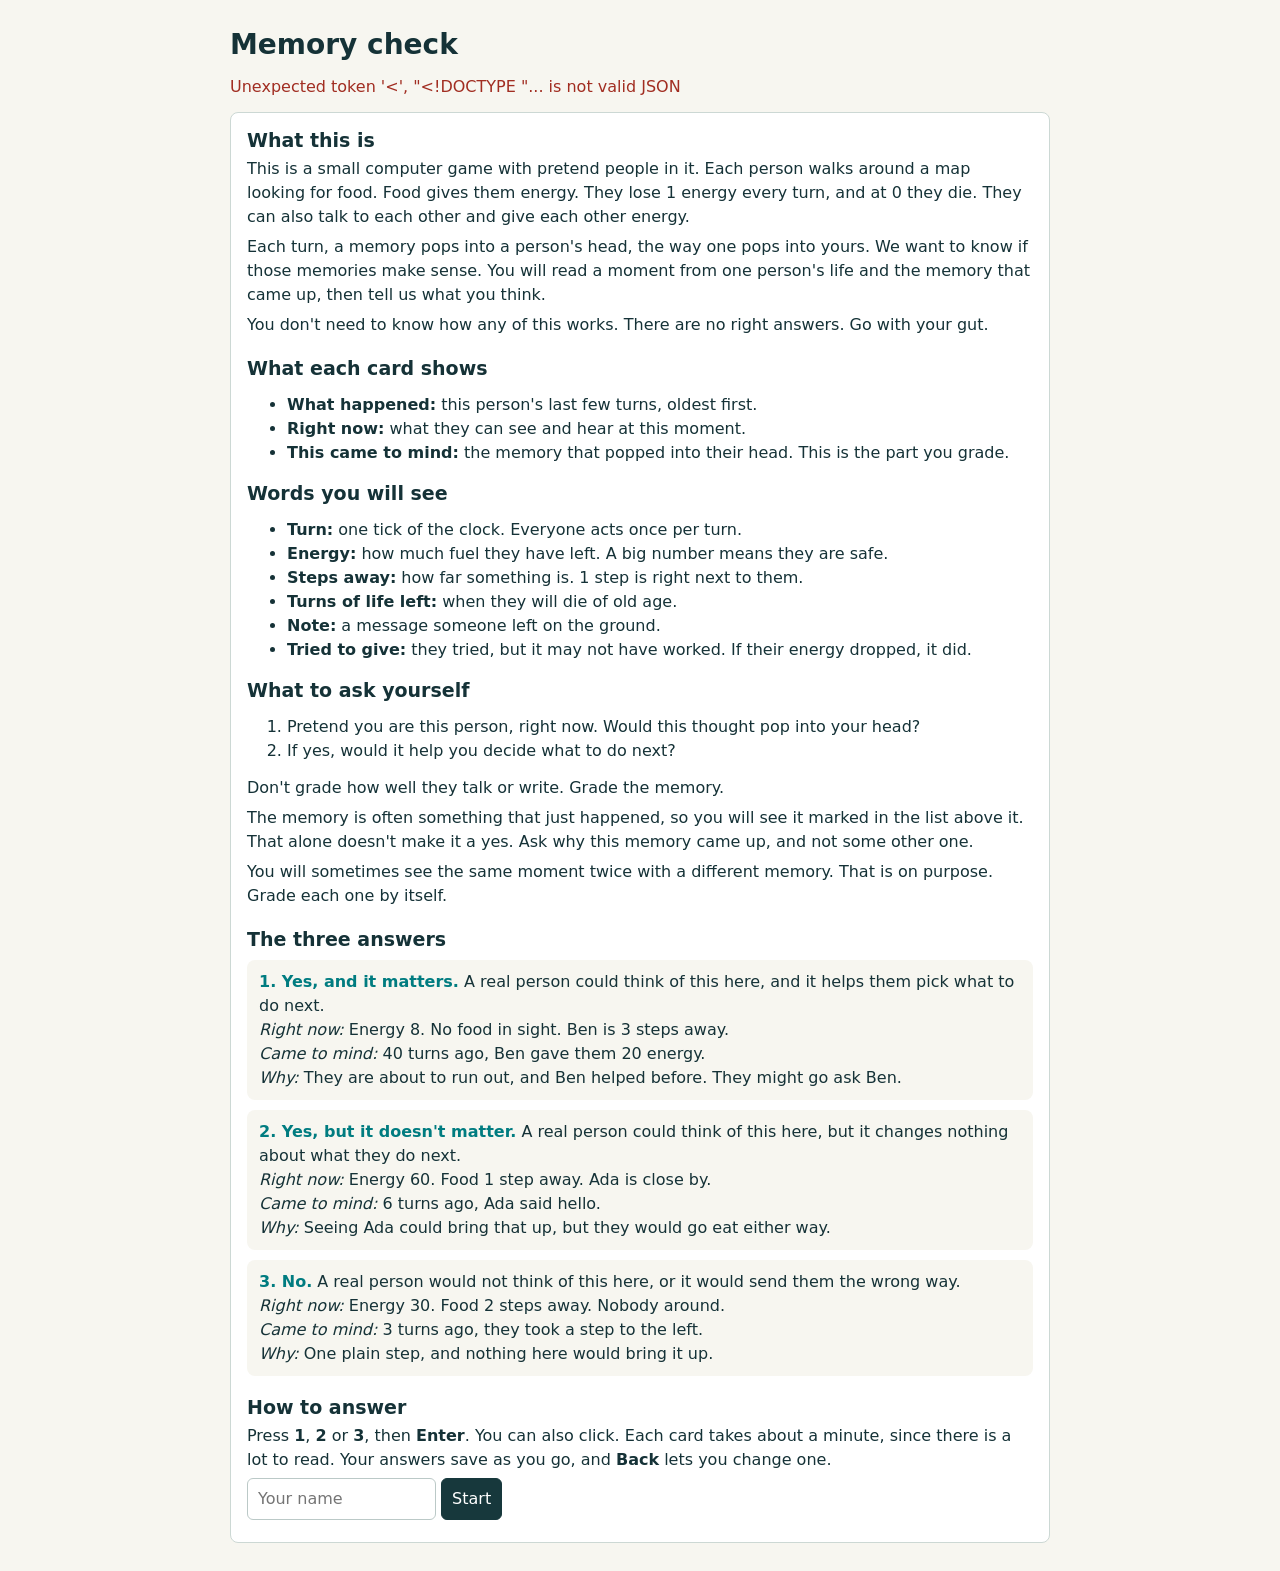
==== code/hou_memory/static/judge.html @ d886a5d2 "Use the paper's notes and wording by default, pool six worlds for grading Agents now keep TerraLingu" ====
<!doctype html><html lang="en"><head><meta charset="utf-8"><meta name="viewport" content="width=device-width,initial-scale=1"><title>Memory check</title>
<style>
:root{font-family:system-ui,sans-serif;color:#153237;background:#f7f6f0}body{max-width:820px;margin:28px auto;padding:0 16px}h1{font-size:28px;margin:4px 0}
select,button,input,textarea{font:inherit;padding:8px 10px;background:white;border:1px solid #bbc9c7;border-radius:6px;color:inherit}textarea{width:100%;box-sizing:border-box}button{cursor:pointer}
.top{display:flex;gap:10px;flex-wrap:wrap;align-items:center;margin:14px 0}.tabs{display:flex;gap:4px;border-bottom:1px solid #ccd8d4;margin-bottom:14px}.tabs button{border:none;border-bottom:3px solid transparent;border-radius:0;background:none;font-weight:600}.tabs button.on{border-color:#007c80;color:#007c80}
.muted{color:#526b71}.box{background:white;border:1px solid #ccd8d4;border-radius:8px;padding:16px;margin:10px 0}pre{white-space:pre-wrap;margin:0;font-family:inherit;line-height:1.6}
.answers{display:grid;gap:8px;margin:14px 0}.answers button{padding:14px;text-align:left;font-size:17px}.answers button.on{background:#007c80;color:white;border-color:#007c80}
.go{background:#17383c;color:white;border-color:#17383c}table{border-collapse:collapse;width:100%}th,td{text-align:left;padding:8px;border-bottom:1px solid #ccd8d4}
.answers small{display:block;font-size:14px;font-weight:400;margin-top:3px;opacity:.8}.chips{display:flex;gap:6px;flex-wrap:wrap;margin:8px 0}.chips button{font-size:14px;padding:5px 9px;border-radius:14px}.chips button.on{background:#17383c;color:white}
.guide h2{font-size:19px;margin:20px 0 6px}.guide li{margin:5px 0}.guide p{line-height:1.5;margin:6px 0}.example{background:#f7f6f0;border-radius:8px;padding:10px 12px;margin:10px 0;line-height:1.5}.example b{color:#007c80}[hidden]{display:none!important}
.pass{color:#0b7a3b;font-weight:700}.fail{color:#a12d21;font-weight:700}#error{color:#a12d21;min-height:1em}label{display:block;margin:8px 0 4px;font-weight:600}
</style></head><body>
<h1>Memory check</h1>
<div class="top" id="admin-bar" hidden><select id="run"></select><button id="update">Update</button></div>
<p id="error"></p>
<div class="tabs" id="tabs" hidden><button data-tab="label" class="on">Label</button><button data-tab="judge">Judge</button><button data-tab="match">Match</button></div>

<section id="tab-label">
  <div id="guide" class="box guide">
    <h2 style="margin-top:0">What this is</h2>
    <p>This is a small computer game with pretend people in it. Each person walks around a map looking for food. Food gives them energy. They lose 1 energy every turn, and at 0 they die. They can also talk to each other and give each other energy.</p>
    <p>Each turn, a memory pops into a person's head, the way one pops into yours. We want to know if those memories make sense. You will read a moment from one person's life and the memory that came up, then tell us what you think.</p>
    <p>You don't need to know how any of this works. There are no right answers. Go with your gut.</p>

    <h2>What each card shows</h2>
    <ul>
      <li><b>What happened:</b> this person's last few turns, oldest first.</li>
      <li><b>Right now:</b> what they can see and hear at this moment.</li>
      <li><b>This came to mind:</b> the memory that popped into their head. This is the part you grade.</li>
    </ul>

    <h2>Words you will see</h2>
    <ul>
      <li><b>Turn:</b> one tick of the clock. Everyone acts once per turn.</li>
      <li><b>Energy:</b> how much fuel they have left. A big number means they are safe.</li>
      <li><b>Steps away:</b> how far something is. 1 step is right next to them.</li>
      <li><b>Turns of life left:</b> when they will die of old age.</li>
      <li><b>Note:</b> a message someone left on the ground.</li>
      <li><b>Tried to give:</b> they tried, but it may not have worked. If their energy dropped, it did.</li>
    </ul>

    <h2>What to ask yourself</h2>
    <ol>
      <li>Pretend you are this person, right now. Would this thought pop into your head?</li>
      <li>If yes, would it help you decide what to do next?</li>
    </ol>
    <p>Don't grade how well they talk or write. Grade the memory.</p>
    <p>The memory is often something that just happened, so you will see it marked in the list above it. That alone doesn't make it a yes. Ask why this memory came up, and not some other one.</p>
    <p>You will sometimes see the same moment twice with a different memory. That is on purpose. Grade each one by itself.</p>

    <h2>The three answers</h2>
    <div class="example"><b>1. Yes, and it matters.</b> A real person could think of this here, and it helps them pick what to do next.<br>
      <i>Right now:</i> Energy 8. No food in sight. Ben is 3 steps away.<br>
      <i>Came to mind:</i> 40 turns ago, Ben gave them 20 energy.<br>
      <i>Why:</i> They are about to run out, and Ben helped before. They might go ask Ben.</div>
    <div class="example"><b>2. Yes, but it doesn't matter.</b> A real person could think of this here, but it changes nothing about what they do next.<br>
      <i>Right now:</i> Energy 60. Food 1 step away. Ada is close by.<br>
      <i>Came to mind:</i> 6 turns ago, Ada said hello.<br>
      <i>Why:</i> Seeing Ada could bring that up, but they would go eat either way.</div>
    <div class="example"><b>3. No.</b> A real person would not think of this here, or it would send them the wrong way.<br>
      <i>Right now:</i> Energy 30. Food 2 steps away. Nobody around.<br>
      <i>Came to mind:</i> 3 turns ago, they took a step to the left.<br>
      <i>Why:</i> One plain step, and nothing here would bring it up.</div>

    <h2>How to answer</h2>
    <p>Press <b>1</b>, <b>2</b> or <b>3</b>, then <b>Enter</b>. You can also click. Each card takes about a minute, since there is a lot to read. Your answers save as you go, and <b>Back</b> lets you change one.</p>
    <p id="how-many"></p>
    <p><input id="rater" placeholder="Your name" size="16"> <button id="start" class="go">Start</button></p>
  </div>

  <div id="work" hidden>
    <p class="top"><span id="left" class="muted"></span> <button id="helpBtn">Help</button></p>
    <div id="card" class="box" hidden><pre id="text"></pre>
      <p><b id="question"></b></p>
      <div class="answers" id="answers"></div>
      <div class="chips" id="chips"></div>
      <input id="why" placeholder="Why? (optional)" style="width:100%;box-sizing:border-box">
      <p><button id="back">Back</button> <button id="next" class="go">Next</button></p>
    </div>
    <div id="done" class="box" hidden><p>All done. Thank you!</p><p><button id="more">Keep going</button></p></div>
  </div>
</section>

<section id="tab-judge" hidden>
  <div class="top"><select id="prompt"></select><select id="model"></select><button id="runJudge" class="go">Run judge</button><span id="status" class="muted"></span></div>
  <label>"Yes, and it matters" means</label><textarea id="d1" rows="2"></textarea>
  <label>"Yes, but it doesn't matter" means</label><textarea id="d2" rows="2"></textarea>
  <label>"No" means</label><textarea id="d3" rows="2"></textarea>
  <details><summary class="muted">More instructions</summary><label>About the world</label><textarea id="world" rows="5"></textarea><label>The task</label><textarea id="task" rows="2"></textarea></details>
  <p><input id="note" placeholder="What did you change?" style="width:60%"> <button id="save">Save</button></p>
  <h3>Where the judge got it wrong</h3><p class="muted">Practice cards only.</p><div id="wrong"></div>
</section>

<section id="tab-match" hidden>
  <p id="people"></p>
  <table><thead><tr><th>Judge</th><th>Practice cards</th><th>Test cards</th><th>Result</th></tr></thead><tbody id="rows"></tbody></table>
  <p id="rule" class="muted"></p>
</section>

<script>
const $=id=>document.getElementById(id),esc=s=>String(s??'').replace(/[&<>"']/g,c=>({'&':'&amp;','<':'&lt;','>':'&gt;','"':'&quot;',"'":'&#39;'}[c])),f2=x=>x==null?'-':Number(x).toFixed(2);
const L=['belongs','doesnt_matter','noise'],CHIPS=['too old','wrong person','nothing to do with here','would help right now'];let meta={},cards=[],pos=0,pick=null,tab='label',extra=false;
const admin=new URLSearchParams(location.search).has('admin');
const keep={get:k=>{try{return localStorage.getItem(k)}catch(e){return null}},set:(k,v)=>{try{localStorage.setItem(k,v)}catch(e){}}};
const session={get:k=>{try{return sessionStorage.getItem(k)}catch(e){return null}},set:(k,v)=>{try{sessionStorage.setItem(k,v)}catch(e){}}};
async function api(p,d){const r=await fetch(p,d?{method:'POST',headers:{'Content-Type':'application/json'},body:JSON.stringify(d)}:{});const j=await r.json();if(!r.ok)throw Error(j.error||r.statusText);return j;}
const err=e=>$('error').textContent=e?(e.message||e):'',run=()=>meta.runs.find(r=>r.path===(admin?$('run').value:(meta.anchor||meta.runs[0].path))),set=()=>run()&&run().name,who=()=>$('rater').value.trim();
const name=l=>meta.labels[l]||l;

async function loadMeta(){meta=await api('/api/judge/meta');$('run').innerHTML=meta.runs.map(r=>`<option value="${esc(r.path)}">${esc(r.name)}</option>`).join('');
  const saved=keep.get('rescued.run');if(saved&&meta.runs.some(r=>r.path===saved))$('run').value=saved;
  $('question').textContent=meta.question;$('how-many').textContent=`We ask for ${meta.goal} cards, about ${Math.round(meta.goal*70/60)} minutes. You can stop whenever you like and pick up later with the same name.`;
  const ps=Object.keys(meta.prompts);$('prompt').innerHTML=ps.map(n=>`<option>${esc(n)}</option>`).join('');$('prompt').value=ps[ps.length-1];showPrompt();
  $('model').innerHTML=meta.models.map(m=>`<option>${esc(m)}</option>`).join('');}
function showPrompt(){const p=meta.prompts[$('prompt').value];if(!p)return;$('d1').value=p.definitions.belongs;$('d2').value=p.definitions.doesnt_matter;$('d3').value=p.definitions.noise;$('world').value=p.world;$('task').value=p.task;$('note').value='';}
async function ensure(force){const r=run();if(!r)return;if(force||!r.ready){$('left').textContent='Finding rescued memories...';await api('/api/judge/make_cards',{path:r.path});r.ready=true;}}
async function load(force){err();try{await ensure(force);const d=await api(`/api/judge/cards?set=${encodeURIComponent(set())}&rater=${encodeURIComponent(who())}`);cards=d.cards;pos=cards.filter(c=>c.mine).length;show();if(tab!=='label')await report();}catch(e){err(e);}}
function show(){const n=cards.filter(c=>c.mine).length,goal=Math.min(meta.goal,cards.length),c=cards[pos],stop=!c||(!c.mine&&n>=goal&&!extra);
  $('left').textContent=cards.length?`${n} of ${extra?cards.length:goal} done`:'No cards here.';$('card').hidden=stop;$('done').hidden=!stop||!cards.length;$('more').hidden=n>=cards.length;if(stop)return;
  $('text').textContent=c.text;pick=c.mine?c.mine.label:null;$('why').value=c.mine?c.mine.reason:'';
  $('answers').innerHTML=L.map((l,i)=>`<button data-l="${l}">${i+1}. ${esc(name(l))}<small>${esc(meta.help[l])}</small></button>`).join('');
  $('answers').querySelectorAll('button').forEach(b=>{b.onclick=()=>{b.blur();choose(b.dataset.l);};b.classList.toggle('on',b.dataset.l===pick);});
  $('chips').innerHTML=CHIPS.map(t=>`<button>${esc(t)}</button>`).join('');$('chips').querySelectorAll('button').forEach(b=>{b.classList.toggle('on',$('why').value===b.textContent);b.onclick=()=>{b.blur();$('why').value=b.textContent;$('chips').querySelectorAll('button').forEach(x=>x.classList.toggle('on',x===b));};});
  $('back').disabled=pos===0;scrollTo(0,0);}
function choose(l){pick=l;$('answers').querySelectorAll('button').forEach(b=>b.classList.toggle('on',b.dataset.l===l));err();}
let saving=false;async function next(){const c=cards[pos];if(!c||saving)return;if(!pick){err('Pick an answer.');return;}saving=true;if(document.activeElement)document.activeElement.blur();try{await api('/api/judge/label',{set:set(),rater:who(),card_id:c.card_id,label:pick,reason:$('why').value});err();c.mine={label:pick,reason:$('why').value};pos++;show();}catch(e){err(e);}finally{saving=false;}}
function start(){if(!who()){err('Type your name first.');$('rater').focus();return;}session.set('rescued.rater',who());$('guide').hidden=true;$('work').hidden=false;load();}

async function report(){if(!set())return;const r=await api('/api/judge/report?set='+encodeURIComponent(set()));
  const raters=Object.entries(r.raters);$('people').textContent=!raters.length?'Nobody has labeled yet.':raters.map(([n,k])=>`${n} labeled ${k}.`).join(' ')+' '+r.human_pairs.map(p=>`${p.a} and ${p.b} agree on ${p.agree} of ${p.n}.`).join(' ')+(r.stale?` ${r.stale} old labels not counted because the card changed.`:'');
  $('rows').innerHTML=r.runs.map(x=>`<tr><td>${esc(x.run)}</td><td>${x.tuning.agree} of ${x.tuning.n} <span class="muted">(${f2(x.tuning.kappa)})</span></td><td>${x.held_out.agree} of ${x.held_out.n} <span class="muted">(${f2(x.held_out.kappa)})</span></td><td class="${x.gate==='pass'?'pass':x.gate==='fail'?'fail':'muted'}">${esc(x.gate==='pass'?'Pass':x.gate==='fail'?'Fail':x.gate)}</td></tr>`).join('')||'<tr><td colspan="4" class="muted">No judge runs yet.</td></tr>';
  $('rule').textContent=r.gate_rule;
  const runName=`${$('prompt').value} / ${$('model').value}`;const w=r.runs.some(x=>x.run===runName)?(await api(`/api/judge/disagreements?set=${encodeURIComponent(set())}&run=${encodeURIComponent(runName)}`)).items:[];
  $('wrong').innerHTML=w.length?w.map(x=>`<div class="box"><b>Came to mind:</b> ${esc(x.memory)}<br><b>People:</b> ${esc(name(x.majority))}<br><b>Judge:</b> ${esc(name(x.judge))}. <span class="muted">${esc(x.judge_reason)}</span><details><summary class="muted">Whole card</summary><pre>${esc(x.text)}</pre></details></div>`).join(''):'<p class="muted">Nothing yet. Label some cards, then run the judge.</p>';}
async function save(){try{const s=await api('/api/judge/prompt',{parent:$('prompt').value,world:$('world').value,task:$('task').value,note:$('note').value,definitions:{belongs:$('d1').value,doesnt_matter:$('d2').value,noise:$('d3').value}});meta=await api('/api/judge/meta').then(m=>({...meta,prompts:m.prompts}));
  $('prompt').innerHTML=Object.keys(meta.prompts).map(n=>`<option>${esc(n)}</option>`).join('');$('prompt').value=s.name;showPrompt();$('status').textContent=`Saved as ${s.name}.`;err();}catch(e){err(e);}}
async function runJudge(){try{$('runJudge').disabled=true;const {job}=await api('/api/judge/run',{set:set(),prompt:$('prompt').value,model:$('model').value,scope:'labeled'});err();
  const poll=async()=>{const j=await api('/api/judge/job/'+job);$('status').textContent=j.status==='running'?`Judging ${j.done} of ${j.total??'?'}...`:j.status==='failed'?`Failed: ${j.error}`:'Done.';if(j.status==='running')setTimeout(poll,1000);else{$('runJudge').disabled=false;await report();}};poll();}catch(e){$('runJudge').disabled=false;err(e);}}

document.querySelectorAll('.tabs button').forEach(b=>b.onclick=()=>{tab=b.dataset.tab;document.querySelectorAll('.tabs button').forEach(x=>x.classList.toggle('on',x===b));for(const t of ['label','judge','match'])$('tab-'+t).hidden=t!==tab;if(tab!=='label')report().catch(err);});
$('run').onchange=()=>{keep.set('rescued.run',$('run').value);load();};$('update').onclick=()=>load(true);$('start').onclick=start;$('rater').onkeydown=e=>{if(e.key==='Enter')start();};
$('helpBtn').onclick=()=>{$('guide').hidden=false;$('work').hidden=true;scrollTo(0,0);};$('more').onclick=()=>{extra=true;show();};
$('next').onclick=next;$('back').onclick=()=>{if(pos>0){pos--;show();}};$('prompt').onchange=()=>{showPrompt();report().catch(err);};$('model').onchange=()=>report().catch(err);$('save').onclick=save;$('runJudge').onclick=runJudge;
document.addEventListener('keydown',e=>{if(tab!=='label'||['INPUT','TEXTAREA','SELECT','BUTTON'].includes(document.activeElement.tagName))return;if(['1','2','3'].includes(e.key))choose(L[e.key-1]);else if(e.key==='Enter'){e.preventDefault();next();}});
if(admin){$('admin-bar').hidden=false;$('tabs').hidden=false;}
$('rater').value=session.get('rescued.rater')||'';loadMeta().then(()=>{if(who())start();}).catch(err);
</script></body></html>
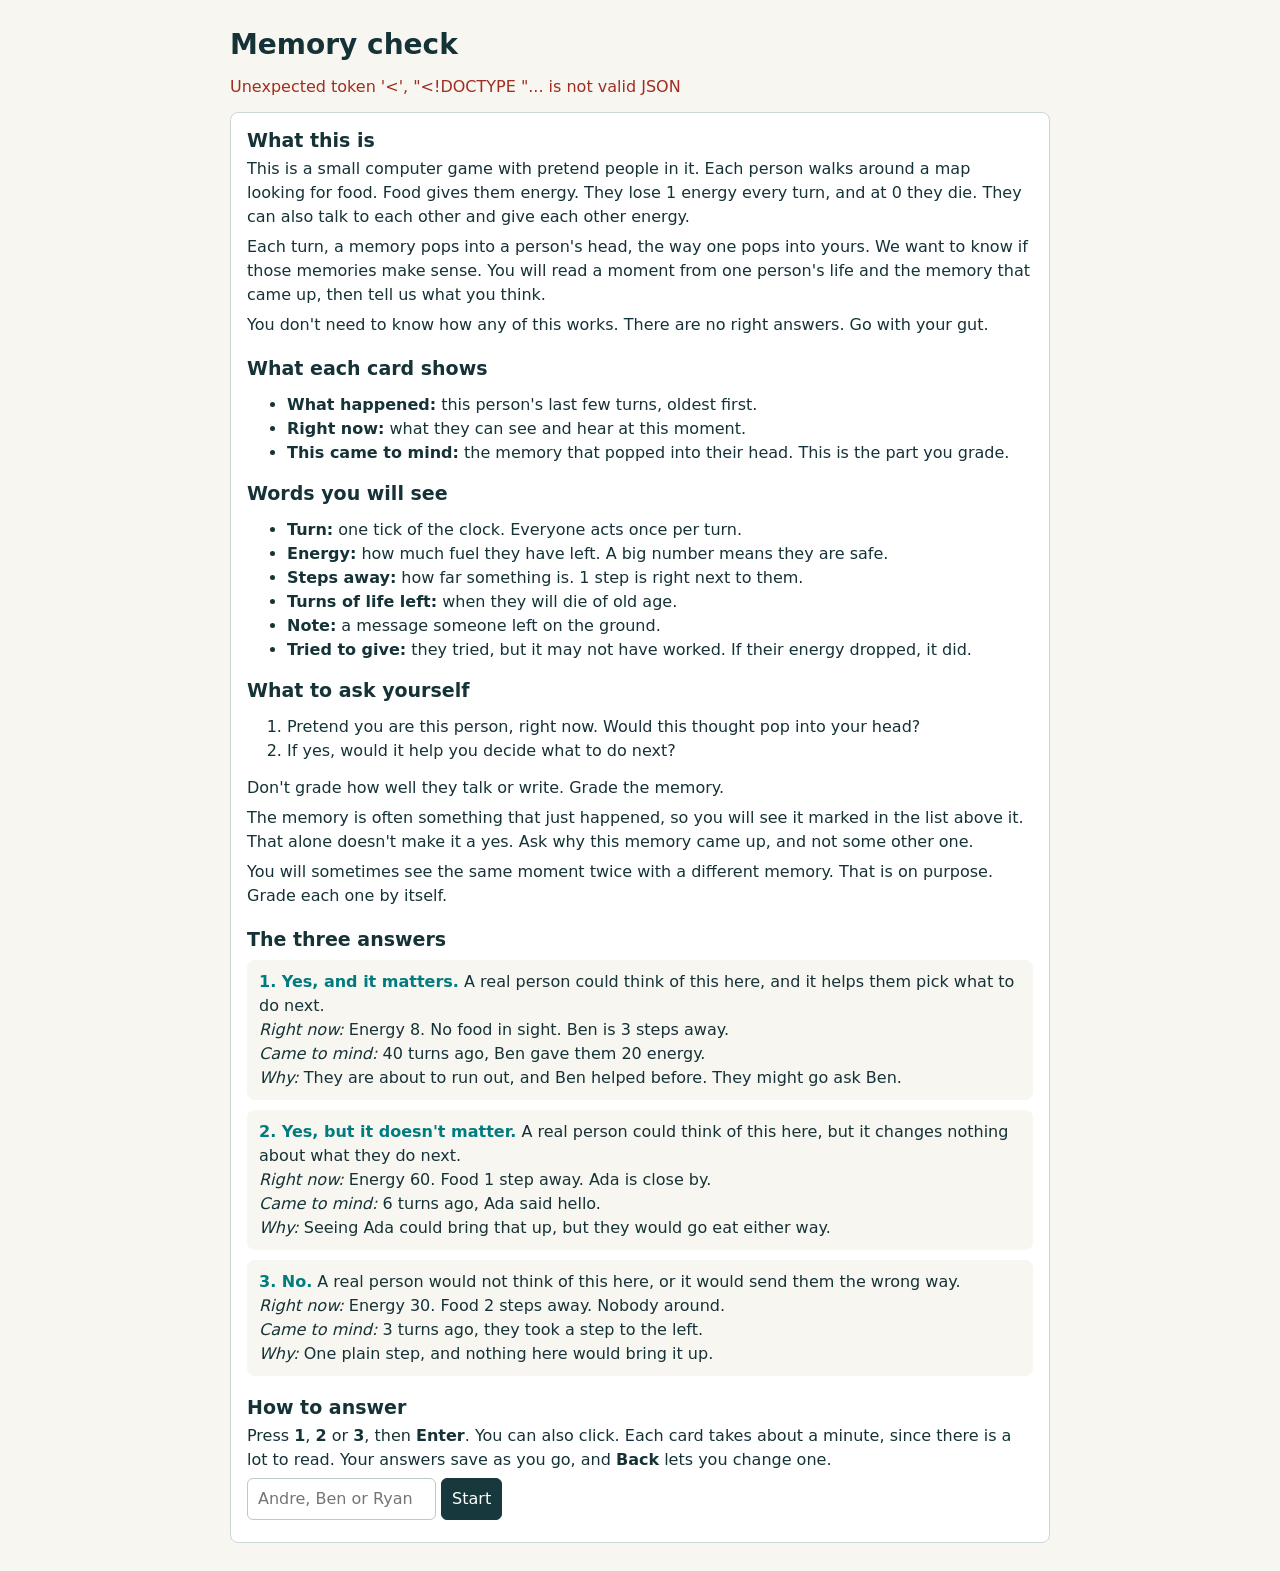
==== commit fcf58e84: "Grade with three named graders who each grade every card Only Andre, Ben and Ryan are taken, in any " ====
--- a/code/hou_memory/static/judge.html
+++ b/code/hou_memory/static/judge.html
@@ -65,7 +65,7 @@
     <h2>How to answer</h2>
     <p>Press <b>1</b>, <b>2</b> or <b>3</b>, then <b>Enter</b>. You can also click. Each card takes about a minute, since there is a lot to read. Your answers save as you go, and <b>Back</b> lets you change one.</p>
     <p id="how-many"></p>
-    <p><input id="rater" placeholder="Your name" size="16"> <button id="start" class="go">Start</button></p>
+    <p><input id="rater" placeholder="Andre, Ben or Ryan" size="16"> <button id="start" class="go">Start</button></p>
   </div>
 
   <div id="work" hidden>
@@ -109,13 +109,13 @@
 
 async function loadMeta(){meta=await api('/api/judge/meta');$('run').innerHTML=meta.runs.map(r=>`<option value="${esc(r.path)}">${esc(r.name)}</option>`).join('');
   const saved=keep.get('rescued.run');if(saved&&meta.runs.some(r=>r.path===saved))$('run').value=saved;
-  $('question').textContent=meta.question;$('how-many').textContent=`We ask for ${meta.goal} cards, about ${Math.round(meta.goal*70/60)} minutes. You can stop whenever you like and pick up later with the same name.`;
+  $('question').textContent=meta.question;$('how-many').textContent=`Each of us grades all ${meta.goal} cards, about ${Math.round(meta.goal*70/60/60)} hours in all. Stop whenever you like and pick up later with the same name.`;
   const ps=Object.keys(meta.prompts);$('prompt').innerHTML=ps.map(n=>`<option>${esc(n)}</option>`).join('');$('prompt').value=ps[ps.length-1];showPrompt();
   $('model').innerHTML=meta.models.map(m=>`<option>${esc(m)}</option>`).join('');}
 function showPrompt(){const p=meta.prompts[$('prompt').value];if(!p)return;$('d1').value=p.definitions.belongs;$('d2').value=p.definitions.doesnt_matter;$('d3').value=p.definitions.noise;$('world').value=p.world;$('task').value=p.task;$('note').value='';}
 async function ensure(force){const r=run();if(!r)return;if(force||!r.ready){$('left').textContent='Finding rescued memories...';await api('/api/judge/make_cards',{path:r.path});r.ready=true;}}
 async function load(force){err();try{await ensure(force);const d=await api(`/api/judge/cards?set=${encodeURIComponent(set())}&rater=${encodeURIComponent(who())}`);cards=d.cards;pos=cards.filter(c=>c.mine).length;show();if(tab!=='label')await report();}catch(e){err(e);}}
-function show(){const n=cards.filter(c=>c.mine).length,goal=Math.min(meta.goal,cards.length),c=cards[pos],stop=!c||(!c.mine&&n>=goal&&!extra);
+function show(){const n=cards.filter(c=>c.mine).length,goal=cards.length,c=cards[pos],stop=!c||(!c.mine&&n>=goal&&!extra);
   $('left').textContent=cards.length?`${n} of ${extra?cards.length:goal} done`:'No cards here.';$('card').hidden=stop;$('done').hidden=!stop||!cards.length;$('more').hidden=n>=cards.length;if(stop)return;
   $('text').textContent=c.text;pick=c.mine?c.mine.label:null;$('why').value=c.mine?c.mine.reason:'';
   $('answers').innerHTML=L.map((l,i)=>`<button data-l="${l}">${i+1}. ${esc(name(l))}<small>${esc(meta.help[l])}</small></button>`).join('');
@@ -124,7 +124,7 @@
   $('back').disabled=pos===0;scrollTo(0,0);}
 function choose(l){pick=l;$('answers').querySelectorAll('button').forEach(b=>b.classList.toggle('on',b.dataset.l===l));err();}
 let saving=false;async function next(){const c=cards[pos];if(!c||saving)return;if(!pick){err('Pick an answer.');return;}saving=true;if(document.activeElement)document.activeElement.blur();try{await api('/api/judge/label',{set:set(),rater:who(),card_id:c.card_id,label:pick,reason:$('why').value});err();c.mine={label:pick,reason:$('why').value};pos++;show();}catch(e){err(e);}finally{saving=false;}}
-function start(){if(!who()){err('Type your name first.');$('rater').focus();return;}session.set('rescued.rater',who());$('guide').hidden=true;$('work').hidden=false;load();}
+function start(){if(!meta.raters.includes(who().toLowerCase())){err('Type your first name: Andre, Ben or Ryan.');$('rater').focus();return;}session.set('rescued.rater',who());$('guide').hidden=true;$('work').hidden=false;load();}
 
 async function report(){if(!set())return;const r=await api('/api/judge/report?set='+encodeURIComponent(set()));
   const raters=Object.entries(r.raters);$('people').textContent=!raters.length?'Nobody has labeled yet.':raters.map(([n,k])=>`${n} labeled ${k}.`).join(' ')+' '+r.human_pairs.map(p=>`${p.a} and ${p.b} agree on ${p.agree} of ${p.n}.`).join(' ')+(r.stale?` ${r.stale} old labels not counted because the card changed.`:'');
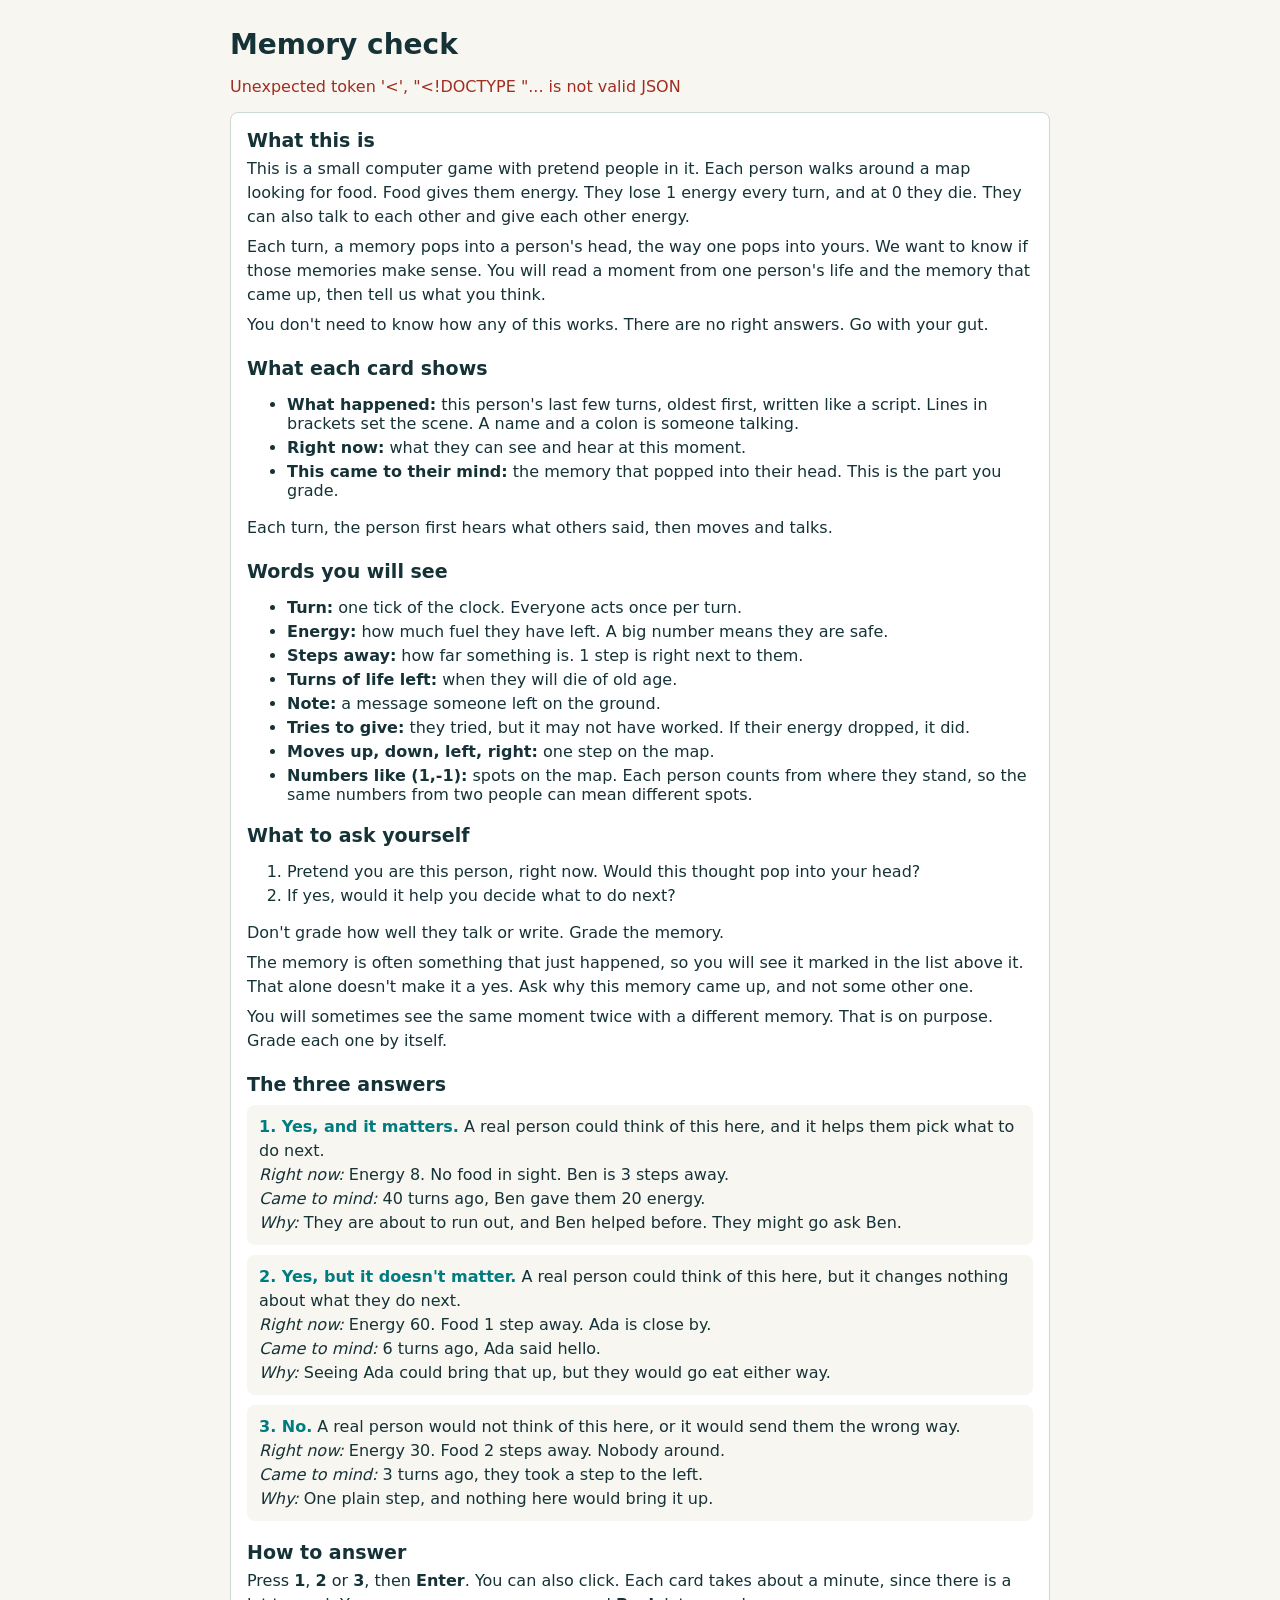
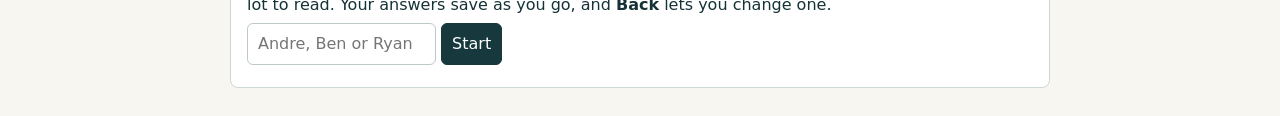
==== commit bc03f685: "Show grading cards as a script, add the judge baseline Memories are stored in the first person ("Cho" ====
--- a/code/hou_memory/static/judge.html
+++ b/code/hou_memory/static/judge.html
@@ -24,10 +24,11 @@
 
     <h2>What each card shows</h2>
     <ul>
-      <li><b>What happened:</b> this person's last few turns, oldest first.</li>
+      <li><b>What happened:</b> this person's last few turns, oldest first, written like a script. Lines in brackets set the scene. A name and a colon is someone talking.</li>
       <li><b>Right now:</b> what they can see and hear at this moment.</li>
-      <li><b>This came to mind:</b> the memory that popped into their head. This is the part you grade.</li>
+      <li><b>This came to their mind:</b> the memory that popped into their head. This is the part you grade.</li>
     </ul>
+    <p>Each turn, the person first hears what others said, then moves and talks.</p>
 
     <h2>Words you will see</h2>
     <ul>
@@ -36,7 +37,9 @@
       <li><b>Steps away:</b> how far something is. 1 step is right next to them.</li>
       <li><b>Turns of life left:</b> when they will die of old age.</li>
       <li><b>Note:</b> a message someone left on the ground.</li>
-      <li><b>Tried to give:</b> they tried, but it may not have worked. If their energy dropped, it did.</li>
+      <li><b>Tries to give:</b> they tried, but it may not have worked. If their energy dropped, it did.</li>
+      <li><b>Moves up, down, left, right:</b> one step on the map.</li>
+      <li><b>Numbers like (1,-1):</b> spots on the map. Each person counts from where they stand, so the same numbers from two people can mean different spots.</li>
     </ul>
 
     <h2>What to ask yourself</h2>
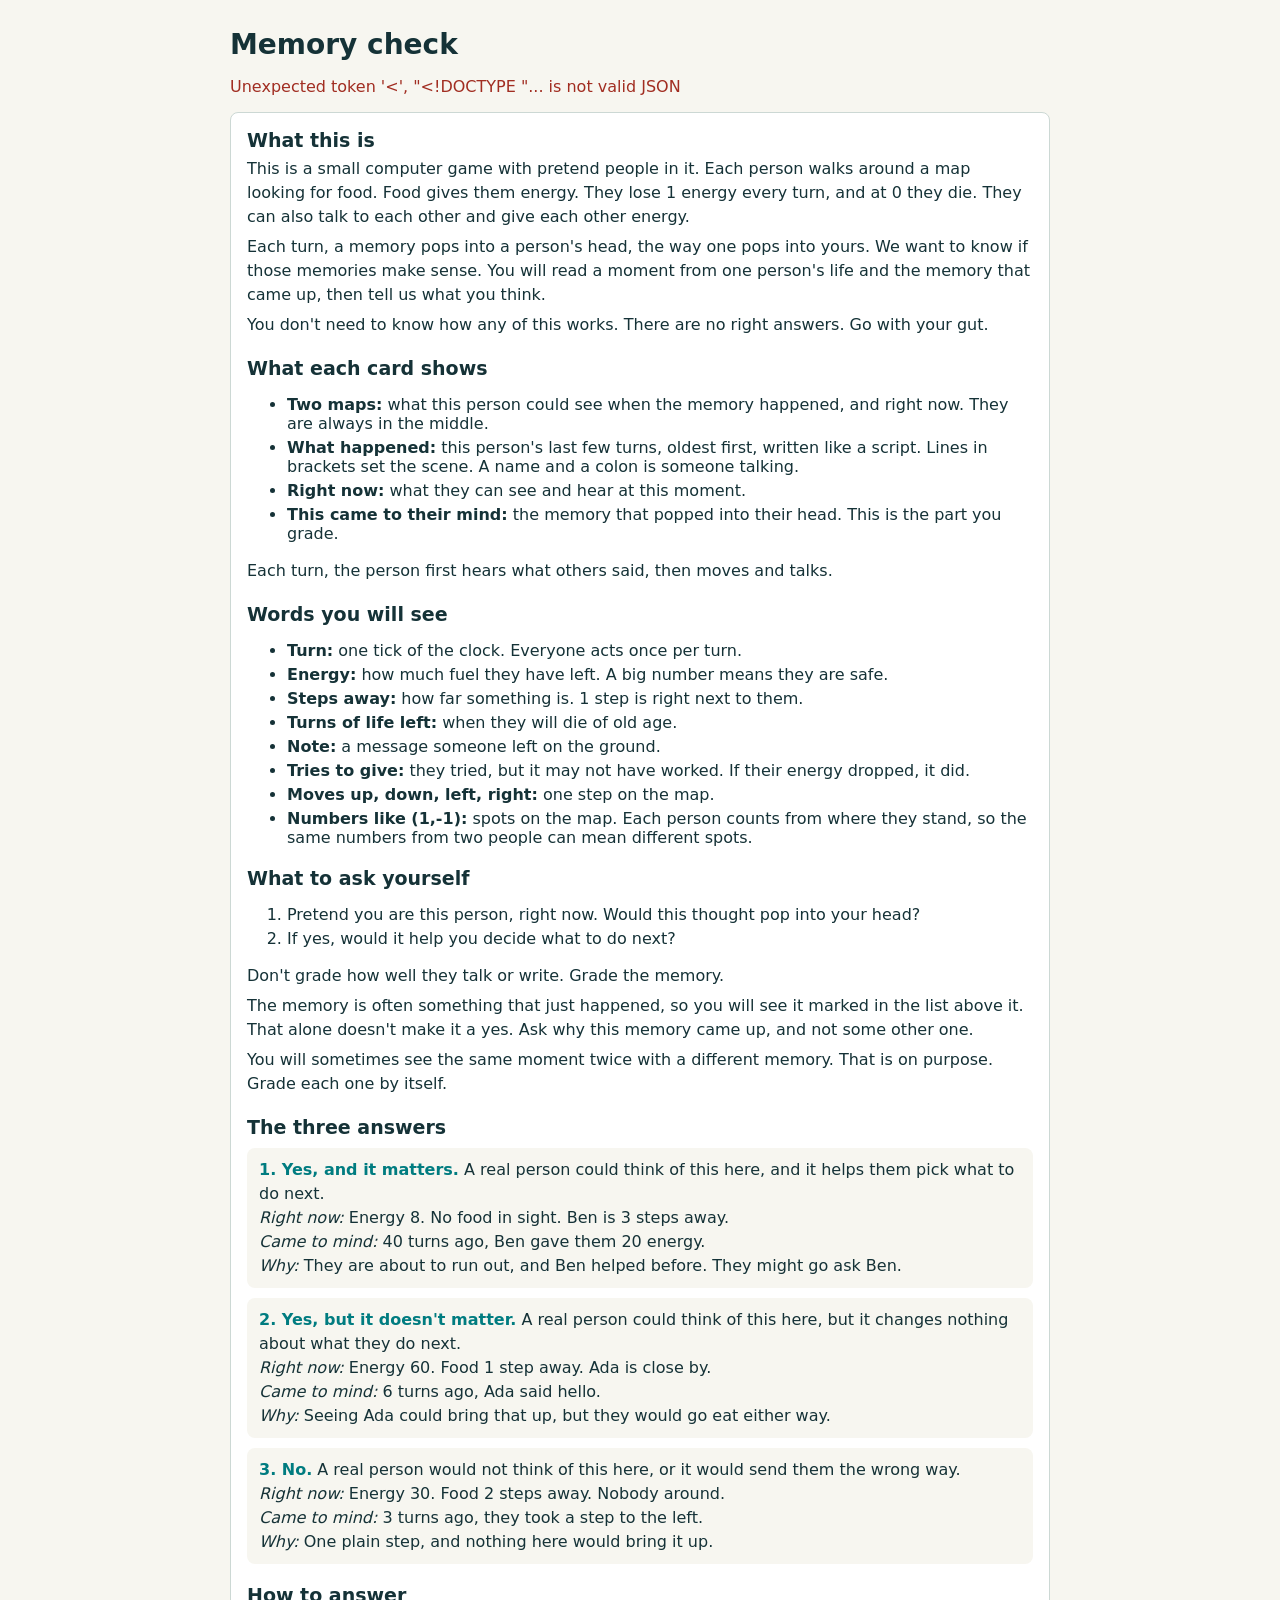
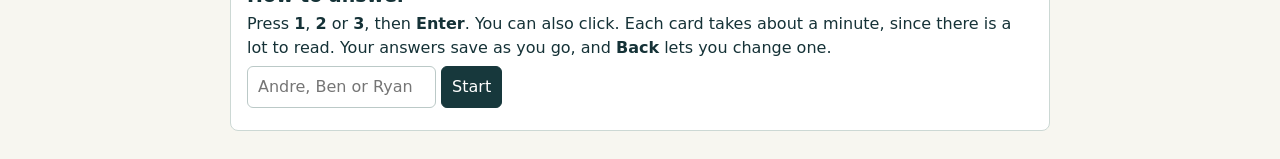
==== commit 74560b32: "Run our memory on Ben's newer engine, with scarce food, births and card maps - run_hou_new_engine.py" ====
--- a/code/hou_memory/static/judge.html
+++ b/code/hou_memory/static/judge.html
@@ -8,6 +8,7 @@
 .go{background:#17383c;color:white;border-color:#17383c}table{border-collapse:collapse;width:100%}th,td{text-align:left;padding:8px;border-bottom:1px solid #ccd8d4}
 .answers small{display:block;font-size:14px;font-weight:400;margin-top:3px;opacity:.8}.chips{display:flex;gap:6px;flex-wrap:wrap;margin:8px 0}.chips button{font-size:14px;padding:5px 9px;border-radius:14px}.chips button.on{background:#17383c;color:white}
 .guide h2{font-size:19px;margin:20px 0 6px}.guide li{margin:5px 0}.guide p{line-height:1.5;margin:6px 0}.example{background:#f7f6f0;border-radius:8px;padding:10px 12px;margin:10px 0;line-height:1.5}.example b{color:#007c80}[hidden]{display:none!important}
+.maps{display:flex;gap:14px;flex-wrap:wrap;margin:0 0 14px}.maps figure{margin:0}.maps figcaption{font-weight:600;margin-bottom:4px}.maps svg{display:block;width:266px;max-width:100%;height:auto}.key{font-size:14px;margin:0 0 12px}.key span{margin-right:12px;white-space:nowrap}
 .pass{color:#0b7a3b;font-weight:700}.fail{color:#a12d21;font-weight:700}#error{color:#a12d21;min-height:1em}label{display:block;margin:8px 0 4px;font-weight:600}
 </style></head><body>
 <h1>Memory check</h1>
@@ -24,6 +25,7 @@
 
     <h2>What each card shows</h2>
     <ul>
+      <li><b>Two maps:</b> what this person could see when the memory happened, and right now. They are always in the middle.</li>
       <li><b>What happened:</b> this person's last few turns, oldest first, written like a script. Lines in brackets set the scene. A name and a colon is someone talking.</li>
       <li><b>Right now:</b> what they can see and hear at this moment.</li>
       <li><b>This came to their mind:</b> the memory that popped into their head. This is the part you grade.</li>
@@ -73,7 +75,7 @@
 
   <div id="work" hidden>
     <p class="top"><span id="left" class="muted"></span> <button id="helpBtn">Help</button></p>
-    <div id="card" class="box" hidden><pre id="text"></pre>
+    <div id="card" class="box" hidden><div id="maps" class="maps"></div><pre id="text"></pre>
       <p><b id="question"></b></p>
       <div class="answers" id="answers"></div>
       <div class="chips" id="chips"></div>
@@ -118,8 +120,17 @@
 function showPrompt(){const p=meta.prompts[$('prompt').value];if(!p)return;$('d1').value=p.definitions.belongs;$('d2').value=p.definitions.doesnt_matter;$('d3').value=p.definitions.noise;$('world').value=p.world;$('task').value=p.task;$('note').value='';}
 async function ensure(force){const r=run();if(!r)return;if(force||!r.ready){$('left').textContent='Finding rescued memories...';await api('/api/judge/make_cards',{path:r.path});r.ready=true;}}
 async function load(force){err();try{await ensure(force);const d=await api(`/api/judge/cards?set=${encodeURIComponent(set())}&rater=${encodeURIComponent(who())}`);cards=d.cards;pos=cards.filter(c=>c.mine).length;show();if(tab!=='label')await report();}catch(e){err(e);}}
+// What the person could see, centered on them. Rows grow downward, so "up" is up.
+function mapSvg(view,who,title){if(!view)return '';const r=view.radius||6,n=2*r+1,s=18,W=n*s;let food='',others='',notes='';
+  for(const [row,col,items] of view.cells){if(Math.abs(row)>r||Math.abs(col)>r)continue;const x=(col+r)*s+s/2,y=(row+r)*s+s/2;
+    for(const it of items){if(/^[\d.]+$/.test(it))food+=`<circle cx="${x}" cy="${y}" r="${2+Math.min(+it,10)*0.5}" fill="#3f8f5a" opacity=".75"/>`;
+      else if(it.startsWith('A('))notes+=`<rect x="${x-5}" y="${y-5}" width="10" height="10" fill="#c98a1a"><title>${esc(it.replace(/^A\(\w+\): /,''))}</title></rect>`;
+      else others+=`<g><title>${esc(it)}</title><circle cx="${x}" cy="${y}" r="8.5" fill="#2f6db5"/><text x="${x}" y="${y+4}" font-size="11" text-anchor="middle" fill="white" font-weight="700">${esc(it[0])}</text></g><text x="${x}" y="${y-11}" font-size="10" text-anchor="middle" fill="#2f6db5">${esc(it)}</text>`;}}
+  const c=r*s+s/2;
+  return `<figure><figcaption>${esc(title)}</figcaption><svg viewBox="-16 -12 ${W+32} ${W+12}" role="img" aria-label="${esc(title)}: map around ${esc(who)}"><rect y="0" width="${W}" height="${W}" fill="#f7f6f0" stroke="#ccd8d4"/>${food}${notes}${others}<circle cx="${c}" cy="${c}" r="9.5" fill="#17383c"/><text x="${c}" y="${c+4}" font-size="11" text-anchor="middle" fill="white" font-weight="700">${esc(who[0]||'?')}</text><text x="${c}" y="${c-12}" font-size="10" text-anchor="middle" fill="#17383c" font-weight="700">${esc(who)}</text></svg></figure>`;}
 function show(){const n=cards.filter(c=>c.mine).length,goal=cards.length,c=cards[pos],stop=!c||(!c.mine&&n>=goal&&!extra);
   $('left').textContent=cards.length?`${n} of ${extra?cards.length:goal} done`:'No cards here.';$('card').hidden=stop;$('done').hidden=!stop||!cards.length;$('more').hidden=n>=cards.length;if(stop)return;
+  $('maps').innerHTML=c.views?mapSvg(c.views.then,c.who,`The memory (${c.ago===1?'1 turn':c.ago+' turns'} ago)`)+mapSvg(c.views.now,c.who,'Right now')+`<p class="key"><span style="color:#17383c">● ${esc(c.who)}</span><span style="color:#2f6db5">● someone else</span><span style="color:#3f8f5a">● food, bigger is more</span><span style="color:#c98a1a">■ note</span></p>`:'';
   $('text').textContent=c.text;pick=c.mine?c.mine.label:null;$('why').value=c.mine?c.mine.reason:'';
   $('answers').innerHTML=L.map((l,i)=>`<button data-l="${l}">${i+1}. ${esc(name(l))}<small>${esc(meta.help[l])}</small></button>`).join('');
   $('answers').querySelectorAll('button').forEach(b=>{b.onclick=()=>{b.blur();choose(b.dataset.l);};b.classList.toggle('on',b.dataset.l===pick);});
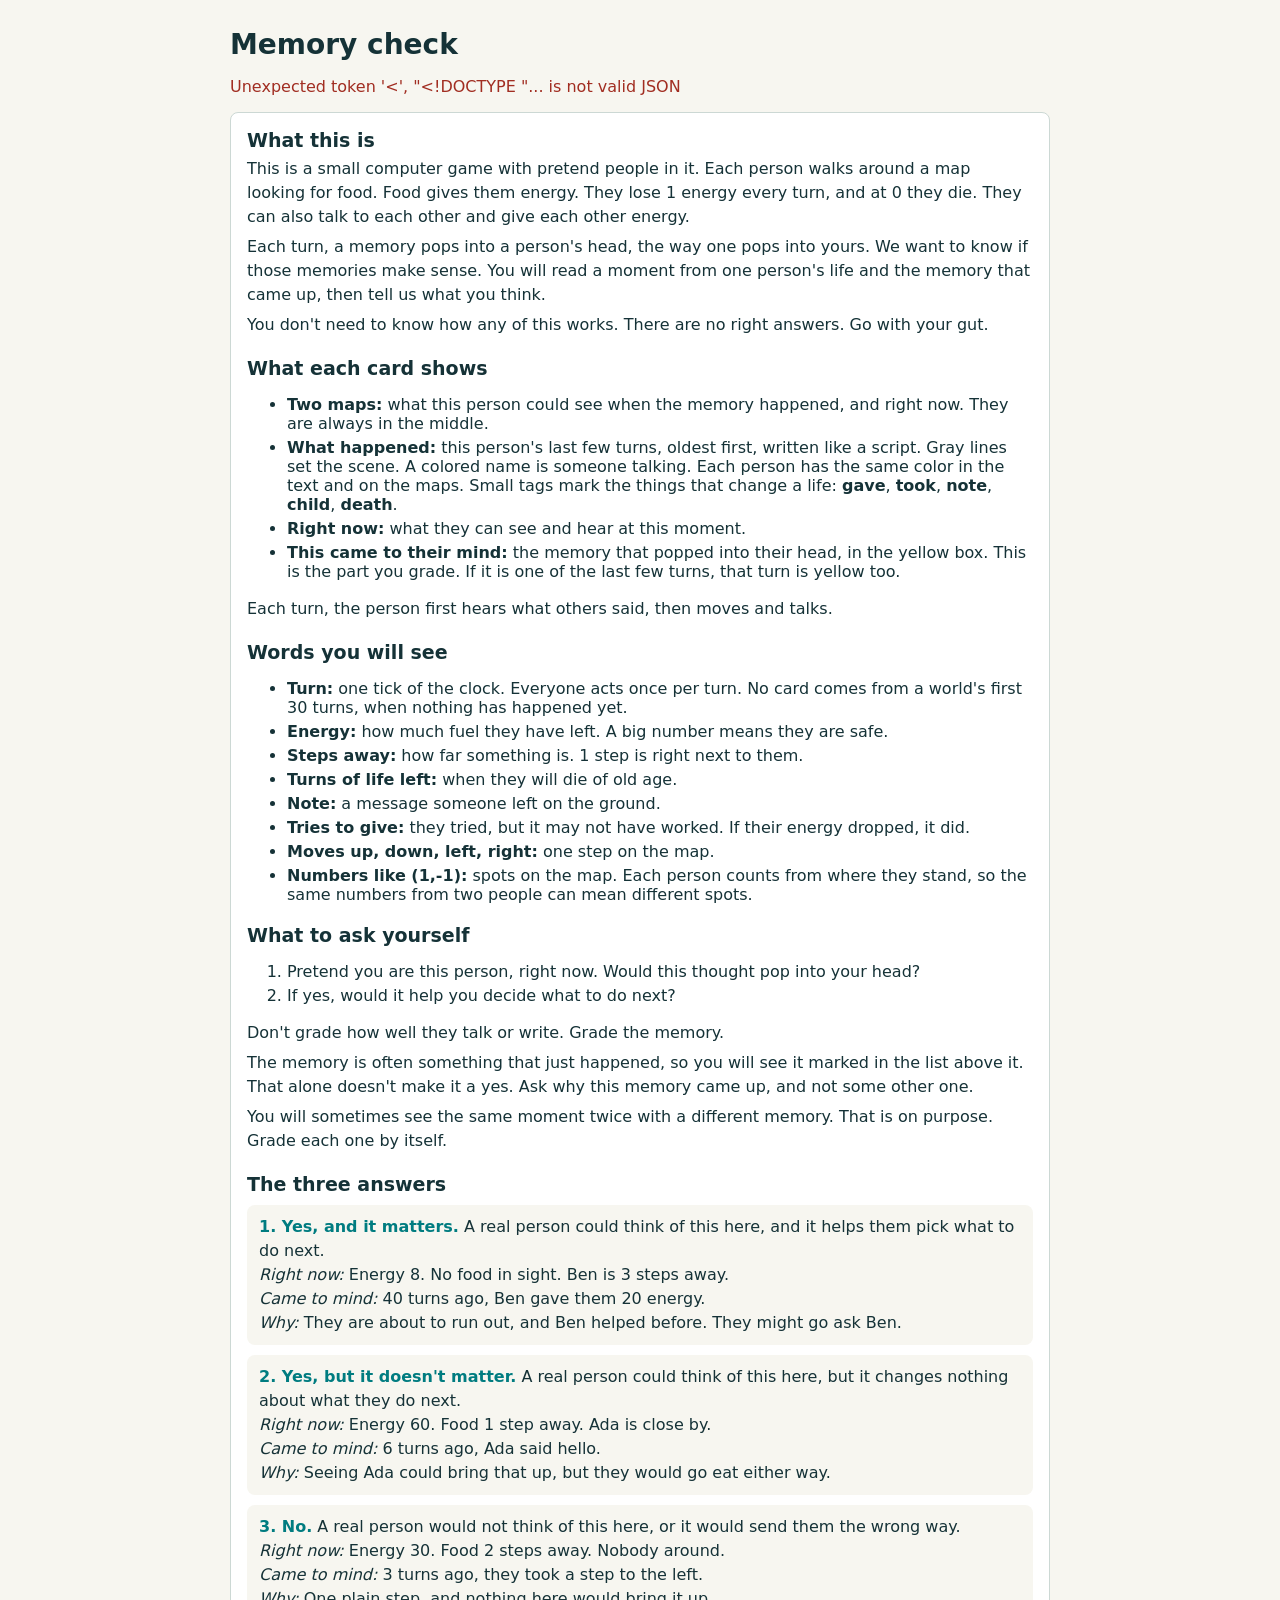
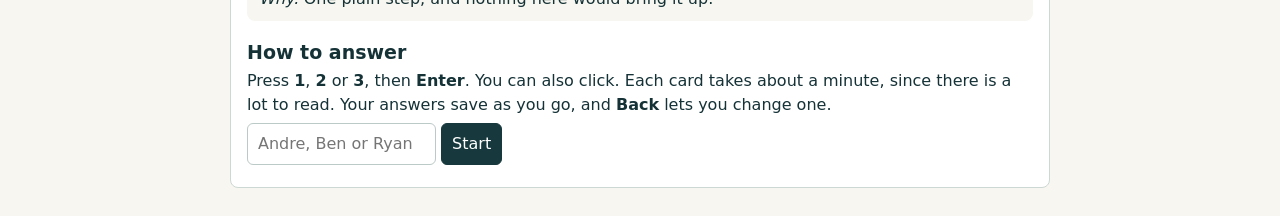
==== commit 3f7f6e5e: "Grade past the warm-up, pool the formulas, show who brought each memory Three things asked for after" ====
--- a/code/hou_memory/static/judge.html
+++ b/code/hou_memory/static/judge.html
@@ -9,12 +9,22 @@
 .answers small{display:block;font-size:14px;font-weight:400;margin-top:3px;opacity:.8}.chips{display:flex;gap:6px;flex-wrap:wrap;margin:8px 0}.chips button{font-size:14px;padding:5px 9px;border-radius:14px}.chips button.on{background:#17383c;color:white}
 .guide h2{font-size:19px;margin:20px 0 6px}.guide li{margin:5px 0}.guide p{line-height:1.5;margin:6px 0}.example{background:#f7f6f0;border-radius:8px;padding:10px 12px;margin:10px 0;line-height:1.5}.example b{color:#007c80}[hidden]{display:none!important}
 .maps{display:flex;gap:14px;flex-wrap:wrap;margin:0 0 14px}.maps figure{margin:0}.maps figcaption{font-weight:600;margin-bottom:4px}.maps svg{display:block;width:266px;max-width:100%;height:auto}.key{font-size:14px;margin:0 0 12px}.key span{margin-right:12px;white-space:nowrap}
+.story{line-height:1.5}.story .who{font-size:20px;margin:4px 0 2px}.story h3{font-size:13px;letter-spacing:.06em;text-transform:uppercase;color:#526b71;margin:22px 0 6px}
+.turn{border-left:3px solid #e3e9e7;padding:6px 0 8px 14px;margin:10px 0}.when{font-size:13px;font-weight:700;color:#526b71;margin-bottom:4px}
+.turn.mem{border-color:#c98a1a;background:#fdf6e7}.tag{background:#c98a1a;color:white;border-radius:10px;padding:1px 8px;font-size:12px;margin-left:8px;font-weight:600}
+.turn.now{border-color:#007c80;background:#eef6f5}.scene{color:#5d7378;font-size:14px;margin:2px 0}.scene.note{color:#153237;background:#fbf3df;border-radius:6px;padding:4px 8px}
+.say{display:grid;grid-template-columns:5.5em 1fr;gap:10px;margin:4px 0}.say b{overflow-wrap:anywhere}.say .again{color:#7a8d91;font-style:italic}.act{font-weight:600;margin:4px 0}
+.recall{background:#fdf6e7;border:2px solid #e3b75c;border-radius:10px;padding:4px 16px 10px;margin:22px 0 6px}.recall h3{color:#8a5d0c;margin-top:12px}.recall .turn{border:none;padding-left:0;margin:4px 0}.recall summary{cursor:pointer;font-weight:600;color:#8a5d0c;margin:2px 0 4px}
+@media (max-width:540px){.say{grid-template-columns:1fr;gap:0}}
+.ev{display:inline-block;color:white;border-radius:10px;padding:0 8px;font-size:12px;font-weight:600;margin-right:6px;vertical-align:1px}.act.quiet{font-weight:400;color:#5d7378}
+.stat{display:inline-block;background:white;border:1px solid #bbc9c7;border-radius:14px;padding:2px 10px;margin:0 6px 4px 0;font-weight:600}.stat.low{background:#fbe9e6;border-color:#d99a8f;color:#a12d21}
+.cmp td,.cmp th{vertical-align:top;font-size:14px}.cmp th{white-space:nowrap}.cmp td.c{text-align:center;font-size:18px;color:#17383c}.cmp td.c.links{color:#c98a1a}.cmp summary{cursor:pointer}.cmp .when{display:inline;margin-right:6px}
 .pass{color:#0b7a3b;font-weight:700}.fail{color:#a12d21;font-weight:700}#error{color:#a12d21;min-height:1em}label{display:block;margin:8px 0 4px;font-weight:600}
 </style></head><body>
 <h1>Memory check</h1>
 <div class="top" id="admin-bar" hidden><select id="run"></select><button id="update">Update</button></div>
 <p id="error"></p>
-<div class="tabs" id="tabs" hidden><button data-tab="label" class="on">Label</button><button data-tab="judge">Judge</button><button data-tab="match">Match</button></div>
+<div class="tabs" id="tabs" hidden><button data-tab="label" class="on">Label</button><button data-tab="judge">Judge</button><button data-tab="match">Match</button><button data-tab="compare">Compare</button></div>
 
 <section id="tab-label">
   <div id="guide" class="box guide">
@@ -26,15 +36,15 @@
     <h2>What each card shows</h2>
     <ul>
       <li><b>Two maps:</b> what this person could see when the memory happened, and right now. They are always in the middle.</li>
-      <li><b>What happened:</b> this person's last few turns, oldest first, written like a script. Lines in brackets set the scene. A name and a colon is someone talking.</li>
+      <li><b>What happened:</b> this person's last few turns, oldest first, written like a script. Gray lines set the scene. A colored name is someone talking. Each person has the same color in the text and on the maps. Small tags mark the things that change a life: <b>gave</b>, <b>took</b>, <b>note</b>, <b>child</b>, <b>death</b>.</li>
       <li><b>Right now:</b> what they can see and hear at this moment.</li>
-      <li><b>This came to their mind:</b> the memory that popped into their head. This is the part you grade.</li>
+      <li><b>This came to their mind:</b> the memory that popped into their head, in the yellow box. This is the part you grade. If it is one of the last few turns, that turn is yellow too.</li>
     </ul>
     <p>Each turn, the person first hears what others said, then moves and talks.</p>
 
     <h2>Words you will see</h2>
     <ul>
-      <li><b>Turn:</b> one tick of the clock. Everyone acts once per turn.</li>
+      <li><b>Turn:</b> one tick of the clock. Everyone acts once per turn. No card comes from a world's first 30 turns, when nothing has happened yet.</li>
       <li><b>Energy:</b> how much fuel they have left. A big number means they are safe.</li>
       <li><b>Steps away:</b> how far something is. 1 step is right next to them.</li>
       <li><b>Turns of life left:</b> when they will die of old age.</li>
@@ -75,7 +85,7 @@
 
   <div id="work" hidden>
     <p class="top"><span id="left" class="muted"></span> <button id="helpBtn">Help</button></p>
-    <div id="card" class="box" hidden><div id="maps" class="maps"></div><pre id="text"></pre>
+    <div id="card" class="box" hidden><div id="maps" class="maps"></div><div id="text" class="story"></div>
       <p><b id="question"></b></p>
       <div class="answers" id="answers"></div>
       <div class="chips" id="chips"></div>
@@ -100,6 +110,12 @@
   <p id="people"></p>
   <table><thead><tr><th>Judge</th><th>Practice cards</th><th>Test cards</th><th>Result</th></tr></thead><tbody id="rows"></tbody></table>
   <p id="rule" class="muted"></p>
+</section>
+
+<section id="tab-compare" hidden>
+  <p>What each formula brought to mind at the same moment. <b>●</b> came to mind. <b style="color:#c98a1a">●</b> came to mind only because of links: without them, that formula would have left it out. <b>○</b> would have come to mind without links, but a linked memory took its place. Graders never see this page.</p>
+  <table><thead><tr><th>Formula</th><th>Memories only because of links</th><th>Graded</th><th>Matters</th><th>Doesn't matter</th><th>No</th></tr></thead><tbody id="tally"></tbody></table>
+  <div id="moments"></div>
 </section>
 
 <script>
@@ -114,24 +130,61 @@
 
 async function loadMeta(){meta=await api('/api/judge/meta');$('run').innerHTML=meta.runs.map(r=>`<option value="${esc(r.path)}">${esc(r.name)}</option>`).join('');
   const saved=keep.get('rescued.run');if(saved&&meta.runs.some(r=>r.path===saved))$('run').value=saved;
-  $('question').textContent=meta.question;$('how-many').textContent=`Each of us grades all ${meta.goal} cards, about ${Math.round(meta.goal*70/60/60)} hours in all. Stop whenever you like and pick up later with the same name.`;
+  $('question').textContent=meta.question;const hours=Math.max(1,Math.round(meta.goal*70/3600));$('how-many').textContent=`Each of us grades all ${meta.goal} cards, about ${hours} hour${hours===1?'':'s'} in all. Stop whenever you like and pick up later with the same name.`;
   const ps=Object.keys(meta.prompts);$('prompt').innerHTML=ps.map(n=>`<option>${esc(n)}</option>`).join('');$('prompt').value=ps[ps.length-1];showPrompt();
   $('model').innerHTML=meta.models.map(m=>`<option>${esc(m)}</option>`).join('');}
 function showPrompt(){const p=meta.prompts[$('prompt').value];if(!p)return;$('d1').value=p.definitions.belongs;$('d2').value=p.definitions.doesnt_matter;$('d3').value=p.definitions.noise;$('world').value=p.world;$('task').value=p.task;$('note').value='';}
 async function ensure(force){const r=run();if(!r)return;if(force||!r.ready){$('left').textContent='Finding rescued memories...';await api('/api/judge/make_cards',{path:r.path});r.ready=true;}}
-async function load(force){err();try{await ensure(force);const d=await api(`/api/judge/cards?set=${encodeURIComponent(set())}&rater=${encodeURIComponent(who())}`);cards=d.cards;pos=cards.filter(c=>c.mine).length;show();if(tab!=='label')await report();}catch(e){err(e);}}
+async function load(force){err();try{await ensure(force);const d=await api(`/api/judge/cards?set=${encodeURIComponent(set())}&rater=${encodeURIComponent(who())}`);cards=d.cards;pos=cards.filter(c=>c.mine).length;show();if(tab==='compare')await compare();else if(tab!=='label')await report();}catch(e){err(e);}}
+// Colors go out in order of first speaker on each card, so no two people share one. Green is food.
+const COLORS=['#2f6db5','#b5452f','#7a4fb5','#a8660f','#b53f7a','#3d6f86','#8a5a44','#5b5fc7','#c2541c','#6b6b6b'];let palette={};
+function color(n){if(!(n in palette))palette[n]=COLORS[Object.keys(palette).length%COLORS.length];return palette[n];}
+// Every name on the card, longest first. A name keeps its color wherever it shows up,
+// so someone in the memory is easy to find in the scene.
+let people=[];
+function cast(c){palette={};people=[];const add=n=>{n=n.trim();if(n&&n!==c.who&&!people.includes(n)){people.push(n);color(n);}};
+  for(const m of c.text.matchAll(/^ {2}([\w.-]+): /gm))add(m[1]);
+  for(const m of c.text.matchAll(/\(([^()]+?) (?:is|are) nearby\./g))m[1].split(/, | and /).forEach(add);
+  for(const v of Object.values(c.views||{}))for(const cell of (v&&v.cells)||[])for(const it of cell[2])if(!/^[\d.]*$/.test(it)&&it!=='X'&&!it.startsWith('A('))add(it.replace(/\(.*\)$/,''));
+  people.push(c.who);people.sort((a,b)=>b.length-a.length);}
+function paint(t,who){const h=esc(t);if(!people.length)return h;
+  return h.replace(new RegExp('(?<![\\w.-])('+people.map(n=>esc(n).replace(/[.*+?^${}()|[\]\\]/g,'\\$&')).join('|')+')(?![\\w-])','g'),n=>`<b style="color:${n===esc(who)?'#17383c':color(n)}">${n}</b>`);}
+// The things that change a life get a tag, so they stand out from steps and small talk.
+const EVENTS=[[/ tries to take | took energy from /,'took','#b5452f'],[/ tries to give | gave energy to /,'gave','#1f7f63'],[/ to have a child|\bchild\b.* born|was born\b/i,'child','#7a4fb5'],[/ died\b/,'death','#444'],
+  [/ (writes a|rewrites the|picks up the|drops the|gives the|destroys the) note /,'note','#a8660f']];
+const tag=t=>{const e=EVENTS.find(e=>e[0].test(t));return e?`<span class="ev" style="background:${e[2]}">${e[1]}</span>`:'';};
+// The card text as a script: scene lines gray, a name and colon is speech, the rest is what someone did.
+function line(t,who){const say=t.match(/^([\w.-]+): (.*)$/s);
+  if(say){const again=say[2].startsWith('(');return `<div class="say"><b style="color:${say[1]===who?'#17383c':color(say[1])}">${esc(say[1])}</b><span class="${again?'again':''}">${again?esc(say[2].slice(1,-1)):paint(say[2],who)}</span></div>`;}
+  if(t.startsWith('(')&&t.endsWith(')')){const note=t.includes(' says: "');return `<div class="scene${note?' note':''}">${note?'':tag(t)}${paint(t.slice(1,-1),who)}</div>`;}
+  const st=t.match(/^.+ has ([\d.]+) energy(?: and (\d+) turns of life left)?\.$/);
+  if(st)return `<div><span class="stat${+st[1]<=10?' low':''}">${esc(st[1])} energy${+st[1]<=10?', running low':''}</span>${st[2]?`<span class="stat${+st[2]<=10?' low':''}">${st[2]} turns of life left</span>`:''}</div>`;
+  return `<div class="act${/ (moves \w+|stays put)\.$/.test(t)?' quiet':''}">${tag(t)}${paint(t,who)}</div>`;}
+function story(text,who,tick){let html='',open='',inRecall=false,memSeen=false;const close=()=>{html+=open?'</div>':'';open='';};
+  for(const raw of text.split('\n')){const t=raw.trim();if(!t)continue;
+    if(/^This is .+\.$/.test(t)&&!html){html+=`<p class="who">This is <b>${esc(who)}</b>.${tick==null?'':` <span class="stat">turn ${esc(tick)} of this world</span>`}</p>`;continue;}
+    if(t==='What happened:'||t==='Right now:'||/^This came to .+'s mind:$/.test(t)){close();
+      if(inRecall)html+='</div>';inRecall=t.startsWith('This came');
+      html+=(inRecall?'<div class="recall">':'')+`<h3>${esc(t.slice(0,-1))}</h3>`;
+      // A recent memory is already on screen as the yellow turn, so its copy folds away.
+      if(inRecall&&memSeen)html+='<details><summary>The yellow turn above. Show it again</summary>';if(t==='Right now:'){html+='<div class="turn now">';open='now';}continue;}
+    if(!raw.startsWith('  ')&&open!=='now'){close();const mem=t.includes('[this is the memory below]');memSeen=memSeen||mem;
+      html+=`<div class="turn${mem?' mem':''}"><div class="when">${esc(t.replace(' [this is the memory below]',''))}${mem?'<span class="tag">the memory</span>':''}</div>`;open='turn';continue;}
+    html+=line(t,who);}
+  close();if(inRecall)html+=(memSeen?'</details>':'')+'</div>';return html;}
 // What the person could see, centered on them. Rows grow downward, so "up" is up.
 function mapSvg(view,who,title){if(!view)return '';const r=view.radius||6,n=2*r+1,s=18,W=n*s;let food='',others='',notes='';
   for(const [row,col,items] of view.cells){if(Math.abs(row)>r||Math.abs(col)>r)continue;const x=(col+r)*s+s/2,y=(row+r)*s+s/2;
     for(const it of items){if(/^[\d.]+$/.test(it))food+=`<circle cx="${x}" cy="${y}" r="${2+Math.min(+it,10)*0.5}" fill="#3f8f5a" opacity=".75"/>`;
       else if(it.startsWith('A('))notes+=`<rect x="${x-5}" y="${y-5}" width="10" height="10" fill="#c98a1a"><title>${esc(it.replace(/^A\(\w+\): /,''))}</title></rect>`;
-      else others+=`<g><title>${esc(it)}</title><circle cx="${x}" cy="${y}" r="8.5" fill="#2f6db5"/><text x="${x}" y="${y+4}" font-size="11" text-anchor="middle" fill="white" font-weight="700">${esc(it[0])}</text></g><text x="${x}" y="${y-11}" font-size="10" text-anchor="middle" fill="#2f6db5">${esc(it)}</text>`;}}
+      else{const col=color(it.replace(/\(.*\)$/,''));others+=`<g><title>${esc(it)}</title><circle cx="${x}" cy="${y}" r="8.5" fill="${col}"/><text x="${x}" y="${y+4}" font-size="11" text-anchor="middle" fill="white" font-weight="700">${esc(it[0])}</text></g><text x="${x}" y="${y-11}" font-size="10" text-anchor="middle" fill="${col}">${esc(it)}</text>`;}}}
   const c=r*s+s/2;
   return `<figure><figcaption>${esc(title)}</figcaption><svg viewBox="-16 -12 ${W+32} ${W+12}" role="img" aria-label="${esc(title)}: map around ${esc(who)}"><rect y="0" width="${W}" height="${W}" fill="#f7f6f0" stroke="#ccd8d4"/>${food}${notes}${others}<circle cx="${c}" cy="${c}" r="9.5" fill="#17383c"/><text x="${c}" y="${c+4}" font-size="11" text-anchor="middle" fill="white" font-weight="700">${esc(who[0]||'?')}</text><text x="${c}" y="${c-12}" font-size="10" text-anchor="middle" fill="#17383c" font-weight="700">${esc(who)}</text></svg></figure>`;}
 function show(){const n=cards.filter(c=>c.mine).length,goal=cards.length,c=cards[pos],stop=!c||(!c.mine&&n>=goal&&!extra);
   $('left').textContent=cards.length?`${n} of ${extra?cards.length:goal} done`:'No cards here.';$('card').hidden=stop;$('done').hidden=!stop||!cards.length;$('more').hidden=n>=cards.length;if(stop)return;
-  $('maps').innerHTML=c.views?mapSvg(c.views.then,c.who,`The memory (${c.ago===1?'1 turn':c.ago+' turns'} ago)`)+mapSvg(c.views.now,c.who,'Right now')+`<p class="key"><span style="color:#17383c">● ${esc(c.who)}</span><span style="color:#2f6db5">● someone else</span><span style="color:#3f8f5a">● food, bigger is more</span><span style="color:#c98a1a">■ note</span></p>`:'';
-  $('text').textContent=c.text;pick=c.mine?c.mine.label:null;$('why').value=c.mine?c.mine.reason:'';
+  cast(c);
+  $('maps').innerHTML=c.views?mapSvg(c.views.then,c.who,`The memory (${c.ago===1?'1 turn':c.ago+' turns'} ago)`)+mapSvg(c.views.now,c.who,'Right now')+`<p class="key"><span style="color:#17383c">● ${esc(c.who)}</span><span class="muted">● others, each in their own color</span><span style="color:#3f8f5a">● food, bigger is more</span><span style="color:#c98a1a">■ note</span></p>`:'';
+  $('text').innerHTML=story(c.text,c.who,c.tick);pick=c.mine?c.mine.label:null;$('why').value=c.mine?c.mine.reason:'';
   $('answers').innerHTML=L.map((l,i)=>`<button data-l="${l}">${i+1}. ${esc(name(l))}<small>${esc(meta.help[l])}</small></button>`).join('');
   $('answers').querySelectorAll('button').forEach(b=>{b.onclick=()=>{b.blur();choose(b.dataset.l);};b.classList.toggle('on',b.dataset.l===pick);});
   $('chips').innerHTML=CHIPS.map(t=>`<button>${esc(t)}</button>`).join('');$('chips').querySelectorAll('button').forEach(b=>{b.classList.toggle('on',$('why').value===b.textContent);b.onclick=()=>{b.blur();$('why').value=b.textContent;$('chips').querySelectorAll('button').forEach(x=>x.classList.toggle('on',x===b));};});
@@ -146,12 +199,21 @@
   $('rule').textContent=r.gate_rule;
   const runName=`${$('prompt').value} / ${$('model').value}`;const w=r.runs.some(x=>x.run===runName)?(await api(`/api/judge/disagreements?set=${encodeURIComponent(set())}&run=${encodeURIComponent(runName)}`)).items:[];
   $('wrong').innerHTML=w.length?w.map(x=>`<div class="box"><b>Came to mind:</b> ${esc(x.memory)}<br><b>People:</b> ${esc(name(x.majority))}<br><b>Judge:</b> ${esc(name(x.judge))}. <span class="muted">${esc(x.judge_reason)}</span><details><summary class="muted">Whole card</summary><pre>${esc(x.text)}</pre></details></div>`).join(''):'<p class="muted">Nothing yet. Label some cards, then run the judge.</p>';}
+const FORMULAS={hou:'No links',learned:'Learned',chained:'Chained',actr:'ACT-R'};
+async function compare(){if(!set())return;const d=await api('/api/judge/compare?set='+encodeURIComponent(set())),fs=d.formulas;
+  if(!d.moments.length){$('tally').innerHTML='';$('moments').innerHTML='<p class="muted">This set was built from one formula, so there is nothing to compare.</p>';return;}
+  const rows=d.moments.flatMap(m=>m.rows),n=(f,l)=>rows.filter(r=>r.by[f]==='links'&&(l?r.grade===l:true)).length;
+  $('tally').innerHTML=fs.map(f=>`<tr><td>${esc(FORMULAS[f]||f)}</td><td>${n(f)}</td><td>${rows.filter(r=>r.by[f]==='links'&&r.grade).length}</td>${L.map(l=>`<td>${n(f,l)}</td>`).join('')}</tr>`).join('');
+  $('moments').innerHTML=d.moments.map(m=>{people=[];palette={};
+    const short=r=>{const t=r.lines.filter(x=>!x.startsWith('(')).slice(-2).join(' ')||r.lines[0]||'';return t.length>150?t.slice(0,150)+'...':t;};
+    return `<div class="box"><p class="who"><b>${esc(m.who)}</b> <span class="stat">turn ${esc(m.tick)}</span> <span class="muted">${esc(m.run)}</span></p><div class="turn now">${m.now.map(x=>line(x,m.who)).join('')}</div>
+      <table class="cmp"><thead><tr><th>Memory</th>${fs.map(f=>`<th>${esc(FORMULAS[f]||f)}</th>`).join('')}<th>People said</th></tr></thead><tbody>${m.rows.map(r=>`<tr><td><details><summary><span class="when">${r.ago===1?'1 turn':esc(r.ago)+' turns'} ago</span>${esc(short(r))}</summary>${r.lines.map(x=>line(x,m.who)).join('')}</details></td>${fs.map(f=>`<td class="c${r.by[f]==='links'?' links':''}">${r.by[f]==='out'?'○':r.by[f]?'●':''}</td>`).join('')}<td>${r.grade?esc(name(r.grade)):r.card?'<span class="muted">not graded yet</span>':''}</td></tr>`).join('')}</tbody></table></div>`;}).join('');}
 async function save(){try{const s=await api('/api/judge/prompt',{parent:$('prompt').value,world:$('world').value,task:$('task').value,note:$('note').value,definitions:{belongs:$('d1').value,doesnt_matter:$('d2').value,noise:$('d3').value}});meta=await api('/api/judge/meta').then(m=>({...meta,prompts:m.prompts}));
   $('prompt').innerHTML=Object.keys(meta.prompts).map(n=>`<option>${esc(n)}</option>`).join('');$('prompt').value=s.name;showPrompt();$('status').textContent=`Saved as ${s.name}.`;err();}catch(e){err(e);}}
 async function runJudge(){try{$('runJudge').disabled=true;const {job}=await api('/api/judge/run',{set:set(),prompt:$('prompt').value,model:$('model').value,scope:'labeled'});err();
   const poll=async()=>{const j=await api('/api/judge/job/'+job);$('status').textContent=j.status==='running'?`Judging ${j.done} of ${j.total??'?'}...`:j.status==='failed'?`Failed: ${j.error}`:'Done.';if(j.status==='running')setTimeout(poll,1000);else{$('runJudge').disabled=false;await report();}};poll();}catch(e){$('runJudge').disabled=false;err(e);}}
 
-document.querySelectorAll('.tabs button').forEach(b=>b.onclick=()=>{tab=b.dataset.tab;document.querySelectorAll('.tabs button').forEach(x=>x.classList.toggle('on',x===b));for(const t of ['label','judge','match'])$('tab-'+t).hidden=t!==tab;if(tab!=='label')report().catch(err);});
+document.querySelectorAll('.tabs button').forEach(b=>b.onclick=()=>{tab=b.dataset.tab;document.querySelectorAll('.tabs button').forEach(x=>x.classList.toggle('on',x===b));for(const t of ['label','judge','match','compare'])$('tab-'+t).hidden=t!==tab;if(tab==='compare')compare().catch(err);else if(tab!=='label')report().catch(err);});
 $('run').onchange=()=>{keep.set('rescued.run',$('run').value);load();};$('update').onclick=()=>load(true);$('start').onclick=start;$('rater').onkeydown=e=>{if(e.key==='Enter')start();};
 $('helpBtn').onclick=()=>{$('guide').hidden=false;$('work').hidden=true;scrollTo(0,0);};$('more').onclick=()=>{extra=true;show();};
 $('next').onclick=next;$('back').onclick=()=>{if(pos>0){pos--;show();}};$('prompt').onchange=()=>{showPrompt();report().catch(err);};$('model').onchange=()=>report().catch(err);$('save').onclick=save;$('runJudge').onclick=runJudge;
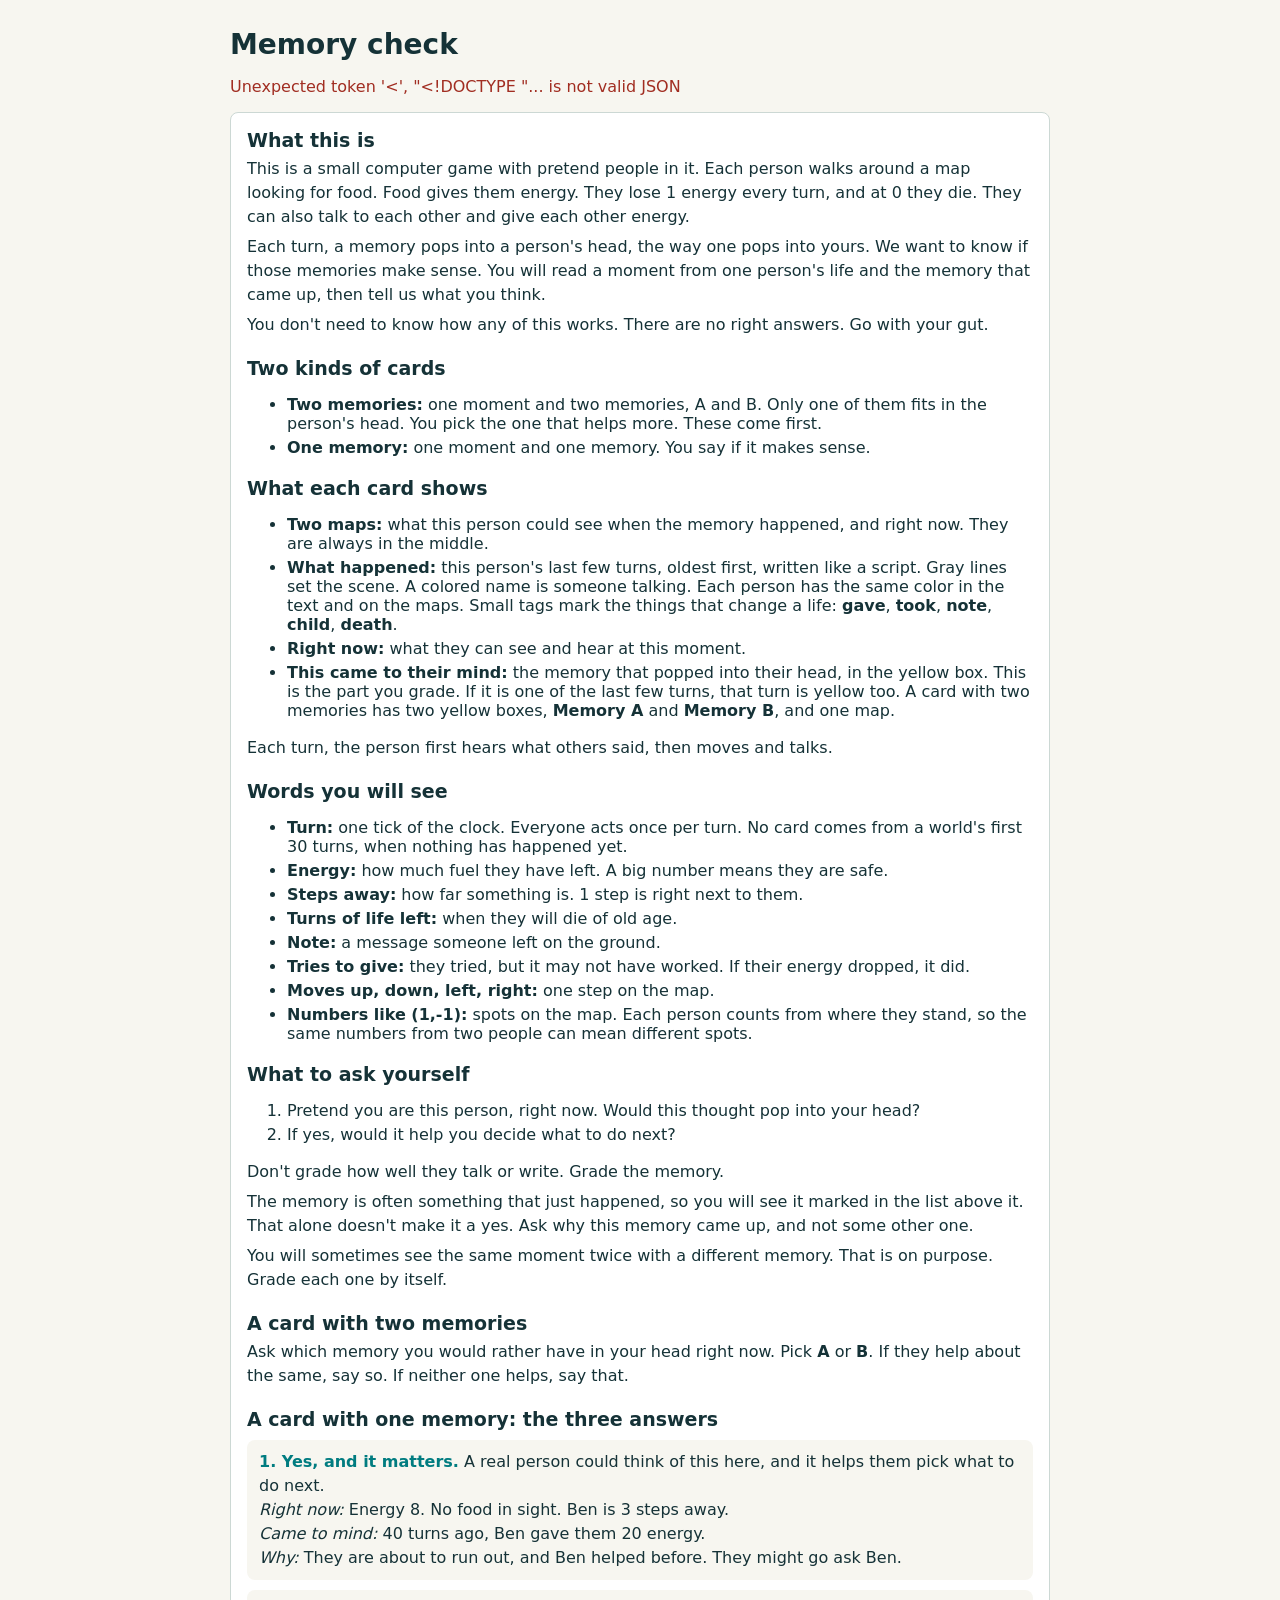
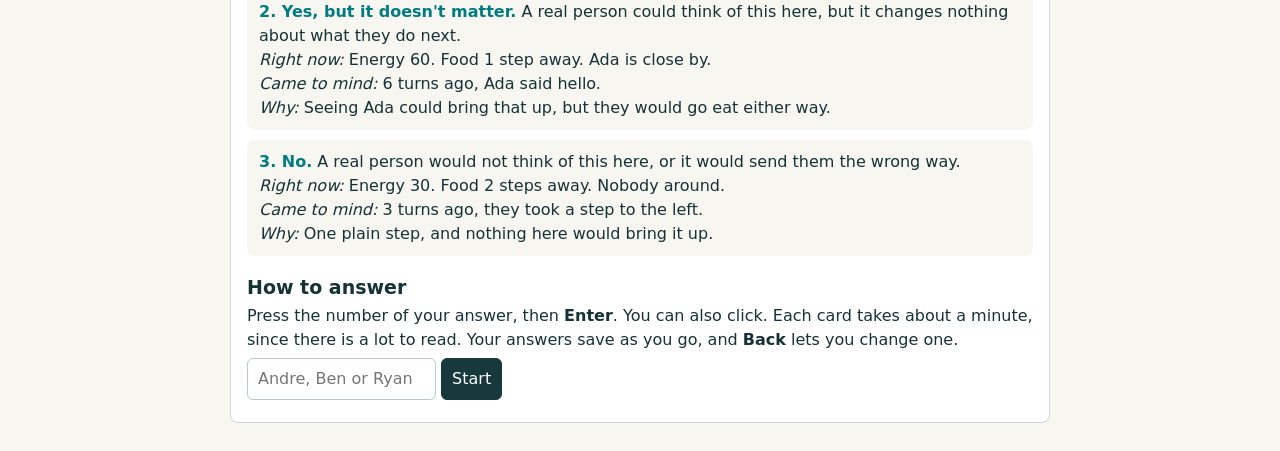
==== commit 047e80ed: "Grade the newer engine only, with blind pair cards, and fix learned on replay Replay: a formula repl" ====
--- a/code/hou_memory/static/judge.html
+++ b/code/hou_memory/static/judge.html
@@ -33,12 +33,18 @@
     <p>Each turn, a memory pops into a person's head, the way one pops into yours. We want to know if those memories make sense. You will read a moment from one person's life and the memory that came up, then tell us what you think.</p>
     <p>You don't need to know how any of this works. There are no right answers. Go with your gut.</p>
 
+    <h2>Two kinds of cards</h2>
+    <ul>
+      <li><b>Two memories:</b> one moment and two memories, A and B. Only one of them fits in the person's head. You pick the one that helps more. These come first.</li>
+      <li><b>One memory:</b> one moment and one memory. You say if it makes sense.</li>
+    </ul>
+
     <h2>What each card shows</h2>
     <ul>
       <li><b>Two maps:</b> what this person could see when the memory happened, and right now. They are always in the middle.</li>
       <li><b>What happened:</b> this person's last few turns, oldest first, written like a script. Gray lines set the scene. A colored name is someone talking. Each person has the same color in the text and on the maps. Small tags mark the things that change a life: <b>gave</b>, <b>took</b>, <b>note</b>, <b>child</b>, <b>death</b>.</li>
       <li><b>Right now:</b> what they can see and hear at this moment.</li>
-      <li><b>This came to their mind:</b> the memory that popped into their head, in the yellow box. This is the part you grade. If it is one of the last few turns, that turn is yellow too.</li>
+      <li><b>This came to their mind:</b> the memory that popped into their head, in the yellow box. This is the part you grade. If it is one of the last few turns, that turn is yellow too. A card with two memories has two yellow boxes, <b>Memory A</b> and <b>Memory B</b>, and one map.</li>
     </ul>
     <p>Each turn, the person first hears what others said, then moves and talks.</p>
 
@@ -63,7 +69,10 @@
     <p>The memory is often something that just happened, so you will see it marked in the list above it. That alone doesn't make it a yes. Ask why this memory came up, and not some other one.</p>
     <p>You will sometimes see the same moment twice with a different memory. That is on purpose. Grade each one by itself.</p>
 
-    <h2>The three answers</h2>
+    <h2>A card with two memories</h2>
+    <p>Ask which memory you would rather have in your head right now. Pick <b>A</b> or <b>B</b>. If they help about the same, say so. If neither one helps, say that.</p>
+
+    <h2>A card with one memory: the three answers</h2>
     <div class="example"><b>1. Yes, and it matters.</b> A real person could think of this here, and it helps them pick what to do next.<br>
       <i>Right now:</i> Energy 8. No food in sight. Ben is 3 steps away.<br>
       <i>Came to mind:</i> 40 turns ago, Ben gave them 20 energy.<br>
@@ -78,7 +87,7 @@
       <i>Why:</i> One plain step, and nothing here would bring it up.</div>
 
     <h2>How to answer</h2>
-    <p>Press <b>1</b>, <b>2</b> or <b>3</b>, then <b>Enter</b>. You can also click. Each card takes about a minute, since there is a lot to read. Your answers save as you go, and <b>Back</b> lets you change one.</p>
+    <p>Press the number of your answer, then <b>Enter</b>. You can also click. Each card takes about a minute, since there is a lot to read. Your answers save as you go, and <b>Back</b> lets you change one.</p>
     <p id="how-many"></p>
     <p><input id="rater" placeholder="Andre, Ben or Ryan" size="16"> <button id="start" class="go">Start</button></p>
   </div>
@@ -108,19 +117,25 @@
 
 <section id="tab-match" hidden>
   <p id="people"></p>
+  <p id="engines" class="muted"></p>
   <table><thead><tr><th>Judge</th><th>Practice cards</th><th>Test cards</th><th>Result</th></tr></thead><tbody id="rows"></tbody></table>
   <p id="rule" class="muted"></p>
 </section>
 
 <section id="tab-compare" hidden>
   <p>What each formula brought to mind at the same moment. <b>●</b> came to mind. <b style="color:#c98a1a">●</b> came to mind only because of links: without them, that formula would have left it out. <b>○</b> would have come to mind without links, but a linked memory took its place. Graders never see this page.</p>
+  <p><select id="engine" hidden><option value="">All worlds</option><option value="newer">Newer engine only</option><option value="older">Older engine only</option></select></p>
+  <h3>Head to head</h3>
+  <p class="muted">One moment, two memories: the one links brought to mind and the one it pushed out. People picked without knowing which was which. Near copies count as about the same and nobody is asked. A pair graded one memory at a time, before pair cards, uses those two grades.</p>
+  <table><thead><tr><th>Formula</th><th>Pairs answered</th><th>Linked memory better</th><th>Pushed-out memory better</th><th>About the same</th><th>Neither helps</th><th>So far</th></tr></thead><tbody id="heads"></tbody></table>
+  <h3>Every memory</h3>
   <table><thead><tr><th>Formula</th><th>Memories only because of links</th><th>Graded</th><th>Matters</th><th>Doesn't matter</th><th>No</th></tr></thead><tbody id="tally"></tbody></table>
   <div id="moments"></div>
 </section>
 
 <script>
 const $=id=>document.getElementById(id),esc=s=>String(s??'').replace(/[&<>"']/g,c=>({'&':'&amp;','<':'&lt;','>':'&gt;','"':'&quot;',"'":'&#39;'}[c])),f2=x=>x==null?'-':Number(x).toFixed(2);
-const L=['belongs','doesnt_matter','noise'],CHIPS=['too old','wrong person','nothing to do with here','would help right now'];let meta={},cards=[],pos=0,pick=null,tab='label',extra=false;
+const L=['belongs','doesnt_matter','noise'],PL=['a','b','both','neither'],CHIPS=['too old','wrong person','nothing to do with here','would help right now'];let meta={},cards=[],pos=0,pick=null,tab='label',extra=false;
 const admin=new URLSearchParams(location.search).has('admin');
 const keep={get:k=>{try{return localStorage.getItem(k)}catch(e){return null}},set:(k,v)=>{try{localStorage.setItem(k,v)}catch(e){}}};
 const session={get:k=>{try{return sessionStorage.getItem(k)}catch(e){return null}},set:(k,v)=>{try{sessionStorage.setItem(k,v)}catch(e){}}};
@@ -163,8 +178,8 @@
 function story(text,who,tick){let html='',open='',inRecall=false,memSeen=false;const close=()=>{html+=open?'</div>':'';open='';};
   for(const raw of text.split('\n')){const t=raw.trim();if(!t)continue;
     if(/^This is .+\.$/.test(t)&&!html){html+=`<p class="who">This is <b>${esc(who)}</b>.${tick==null?'':` <span class="stat">turn ${esc(tick)} of this world</span>`}</p>`;continue;}
-    if(t==='What happened:'||t==='Right now:'||/^This came to .+'s mind:$/.test(t)){close();
-      if(inRecall)html+='</div>';inRecall=t.startsWith('This came');
+    if(t==='What happened:'||t==='Right now:'||/^This came to .+'s mind:$/.test(t)||/^Memory [AB]:$/.test(t)){close();
+      if(inRecall)html+='</div>';inRecall=t.startsWith('This came')||t.startsWith('Memory ');
       html+=(inRecall?'<div class="recall">':'')+`<h3>${esc(t.slice(0,-1))}</h3>`;
       // A recent memory is already on screen as the yellow turn, so its copy folds away.
       if(inRecall&&memSeen)html+='<details><summary>The yellow turn above. Show it again</summary>';if(t==='Right now:'){html+='<div class="turn now">';open='now';}continue;}
@@ -183,9 +198,10 @@
 function show(){const n=cards.filter(c=>c.mine).length,goal=cards.length,c=cards[pos],stop=!c||(!c.mine&&n>=goal&&!extra);
   $('left').textContent=cards.length?`${n} of ${extra?cards.length:goal} done`:'No cards here.';$('card').hidden=stop;$('done').hidden=!stop||!cards.length;$('more').hidden=n>=cards.length;if(stop)return;
   cast(c);
-  $('maps').innerHTML=c.views?mapSvg(c.views.then,c.who,`The memory (${c.ago===1?'1 turn':c.ago+' turns'} ago)`)+mapSvg(c.views.now,c.who,'Right now')+`<p class="key"><span style="color:#17383c">● ${esc(c.who)}</span><span class="muted">● others, each in their own color</span><span style="color:#3f8f5a">● food, bigger is more</span><span style="color:#c98a1a">■ note</span></p>`:'';
+  const opts=c.pair?PL:L;$('question').textContent=c.pair?meta.pair_question.replace('this person',c.who):meta.question;$('chips').hidden=!!c.pair;
+  $('maps').innerHTML=c.views&&(c.views.then||c.views.now)?mapSvg(c.views.then,c.who,`The memory (${c.ago===1?'1 turn':c.ago+' turns'} ago)`)+mapSvg(c.views.now,c.who,'Right now')+`<p class="key"><span style="color:#17383c">● ${esc(c.who)}</span><span class="muted">● others, each in their own color</span><span style="color:#3f8f5a">● food, bigger is more</span><span style="color:#c98a1a">■ note</span></p>`:'';
   $('text').innerHTML=story(c.text,c.who,c.tick);pick=c.mine?c.mine.label:null;$('why').value=c.mine?c.mine.reason:'';
-  $('answers').innerHTML=L.map((l,i)=>`<button data-l="${l}">${i+1}. ${esc(name(l))}<small>${esc(meta.help[l])}</small></button>`).join('');
+  $('answers').innerHTML=opts.map((l,i)=>`<button data-l="${l}">${i+1}. ${c.pair?esc(meta.pair_answers[l]):`${esc(name(l))}<small>${esc(meta.help[l])}</small>`}</button>`).join('');
   $('answers').querySelectorAll('button').forEach(b=>{b.onclick=()=>{b.blur();choose(b.dataset.l);};b.classList.toggle('on',b.dataset.l===pick);});
   $('chips').innerHTML=CHIPS.map(t=>`<button>${esc(t)}</button>`).join('');$('chips').querySelectorAll('button').forEach(b=>{b.classList.toggle('on',$('why').value===b.textContent);b.onclick=()=>{b.blur();$('why').value=b.textContent;$('chips').querySelectorAll('button').forEach(x=>x.classList.toggle('on',x===b));};});
   $('back').disabled=pos===0;scrollTo(0,0);}
@@ -194,19 +210,26 @@
 function start(){if(!meta.raters.includes(who().toLowerCase())){err('Type your first name: Andre, Ben or Ryan.');$('rater').focus();return;}session.set('rescued.rater',who());$('guide').hidden=true;$('work').hidden=false;load();}
 
 async function report(){if(!set())return;const r=await api('/api/judge/report?set='+encodeURIComponent(set()));
-  const raters=Object.entries(r.raters);$('people').textContent=!raters.length?'Nobody has labeled yet.':raters.map(([n,k])=>`${n} labeled ${k}.`).join(' ')+' '+r.human_pairs.map(p=>`${p.a} and ${p.b} agree on ${p.agree} of ${p.n}.`).join(' ')+(r.stale?` ${r.stale} old labels not counted because the card changed.`:'');
+  const raters=Object.entries(r.raters);$('people').textContent=!raters.length?'Nobody has labeled yet.':raters.map(([n,k])=>`${n} labeled ${k}.`).join(' ')+' '+Object.entries(r.pairs.raters).map(([n,k])=>`${n} compared ${k} of ${r.pairs.total} pairs.`).join(' ')+(r.carried?` ${r.carried} grades came over from an earlier wording of the same card.`:'')+' '+r.human_pairs.map(p=>`${p.a} and ${p.b} agree on ${p.agree} of ${p.n}.`).join(' ')+(r.stale?` ${r.stale} old labels not counted because the card changed.`:'');
+  $('engines').textContent=['newer','older'].filter(e=>r.engines[e]).map(e=>{const x=r.engines[e];return `${e==='newer'?'Newer':'Older'} engine: ${x.cards} cards, ${x.graded} graded${x.graded?' ('+L.filter(l=>x.mix[l]).map(l=>`${x.mix[l]} ${({belongs:'matters',doesnt_matter:"doesn't matter",noise:'no'})[l]}`).join(', ')+')':''}.`;}).join(' ');
   $('rows').innerHTML=r.runs.map(x=>`<tr><td>${esc(x.run)}</td><td>${x.tuning.agree} of ${x.tuning.n} <span class="muted">(${f2(x.tuning.kappa)})</span></td><td>${x.held_out.agree} of ${x.held_out.n} <span class="muted">(${f2(x.held_out.kappa)})</span></td><td class="${x.gate==='pass'?'pass':x.gate==='fail'?'fail':'muted'}">${esc(x.gate==='pass'?'Pass':x.gate==='fail'?'Fail':x.gate)}</td></tr>`).join('')||'<tr><td colspan="4" class="muted">No judge runs yet.</td></tr>';
   $('rule').textContent=r.gate_rule;
   const runName=`${$('prompt').value} / ${$('model').value}`;const w=r.runs.some(x=>x.run===runName)?(await api(`/api/judge/disagreements?set=${encodeURIComponent(set())}&run=${encodeURIComponent(runName)}`)).items:[];
   $('wrong').innerHTML=w.length?w.map(x=>`<div class="box"><b>Came to mind:</b> ${esc(x.memory)}<br><b>People:</b> ${esc(name(x.majority))}<br><b>Judge:</b> ${esc(name(x.judge))}. <span class="muted">${esc(x.judge_reason)}</span><details><summary class="muted">Whole card</summary><pre>${esc(x.text)}</pre></details></div>`).join(''):'<p class="muted">Nothing yet. Label some cards, then run the judge.</p>';}
 const FORMULAS={hou:'No links',learned:'Learned',chained:'Chained',actr:'ACT-R'};
-async function compare(){if(!set())return;const d=await api('/api/judge/compare?set='+encodeURIComponent(set())),fs=d.formulas;
+let cmp=null;
+async function compare(){if(!set())return;cmp=await api('/api/judge/compare?set='+encodeURIComponent(set()));$('engine').hidden=new Set(cmp.moments.map(m=>m.engine)).size<2;drawCompare();}
+function drawCompare(){const d=cmp,fs=d.formulas,e=$('engine').hidden?'':$('engine').value,ms=d.moments.filter(m=>!e||m.engine===e);
   if(!d.moments.length){$('tally').innerHTML='';$('moments').innerHTML='<p class="muted">This set was built from one formula, so there is nothing to compare.</p>';return;}
-  const rows=d.moments.flatMap(m=>m.rows),n=(f,l)=>rows.filter(r=>r.by[f]==='links'&&(l?r.grade===l:true)).length;
+  const ps=(d.pairs||[]).filter(p=>!e||p.engine===e),tail=(k,n)=>{let c=1,s=0;for(let i=0;i<=n;i++){if(i>=k)s+=c;c=c*(n-i)/(i+1);}return s/2**n;};
+  $('heads').innerHTML=[...fs.filter(f=>ps.some(p=>p.by.includes(f))),''].map(f=>{const mine=ps.filter(p=>!f||p.by.includes(f)),k=r=>mine.filter(p=>p.result===r).length,w=k('linked'),l=k('pushed');
+    const so=!(w+l)?'Nothing yet':tail(Math.max(w,l),w+l)<.05?(w>l?'Linked memory wins':'Pushed-out memory wins'):'Too close to call';
+    return `<tr><td>${f?esc(FORMULAS[f]||f):'Any formula'}</td><td>${mine.filter(p=>p.result).length} of ${mine.length}</td><td>${w}</td><td>${l}</td><td>${k('both')+k('same')}</td><td>${k('neither')}</td><td>${so}</td></tr>`;}).join('');
+  const rows=ms.flatMap(m=>m.rows),n=(f,l)=>rows.filter(r=>r.by[f]==='links'&&(l?r.grade===l:true)).length;
   $('tally').innerHTML=fs.map(f=>`<tr><td>${esc(FORMULAS[f]||f)}</td><td>${n(f)}</td><td>${rows.filter(r=>r.by[f]==='links'&&r.grade).length}</td>${L.map(l=>`<td>${n(f,l)}</td>`).join('')}</tr>`).join('');
-  $('moments').innerHTML=d.moments.map(m=>{people=[];palette={};
+  $('moments').innerHTML=ms.map(m=>{people=[];palette={};
     const short=r=>{const t=r.lines.filter(x=>!x.startsWith('(')).slice(-2).join(' ')||r.lines[0]||'';return t.length>150?t.slice(0,150)+'...':t;};
-    return `<div class="box"><p class="who"><b>${esc(m.who)}</b> <span class="stat">turn ${esc(m.tick)}</span> <span class="muted">${esc(m.run)}</span></p><div class="turn now">${m.now.map(x=>line(x,m.who)).join('')}</div>
+    return `<div class="box"><p class="who"><b>${esc(m.who)}</b> <span class="stat">turn ${esc(m.tick)}</span> <span class="muted">${esc(m.run)}${m.engine?', '+esc(m.engine)+' engine':''}</span></p><div class="turn now">${m.now.map(x=>line(x,m.who)).join('')}</div>
       <table class="cmp"><thead><tr><th>Memory</th>${fs.map(f=>`<th>${esc(FORMULAS[f]||f)}</th>`).join('')}<th>People said</th></tr></thead><tbody>${m.rows.map(r=>`<tr><td><details><summary><span class="when">${r.ago===1?'1 turn':esc(r.ago)+' turns'} ago</span>${esc(short(r))}</summary>${r.lines.map(x=>line(x,m.who)).join('')}</details></td>${fs.map(f=>`<td class="c${r.by[f]==='links'?' links':''}">${r.by[f]==='out'?'○':r.by[f]?'●':''}</td>`).join('')}<td>${r.grade?esc(name(r.grade)):r.card?'<span class="muted">not graded yet</span>':''}</td></tr>`).join('')}</tbody></table></div>`;}).join('');}
 async function save(){try{const s=await api('/api/judge/prompt',{parent:$('prompt').value,world:$('world').value,task:$('task').value,note:$('note').value,definitions:{belongs:$('d1').value,doesnt_matter:$('d2').value,noise:$('d3').value}});meta=await api('/api/judge/meta').then(m=>({...meta,prompts:m.prompts}));
   $('prompt').innerHTML=Object.keys(meta.prompts).map(n=>`<option>${esc(n)}</option>`).join('');$('prompt').value=s.name;showPrompt();$('status').textContent=`Saved as ${s.name}.`;err();}catch(e){err(e);}}
@@ -214,10 +237,10 @@
   const poll=async()=>{const j=await api('/api/judge/job/'+job);$('status').textContent=j.status==='running'?`Judging ${j.done} of ${j.total??'?'}...`:j.status==='failed'?`Failed: ${j.error}`:'Done.';if(j.status==='running')setTimeout(poll,1000);else{$('runJudge').disabled=false;await report();}};poll();}catch(e){$('runJudge').disabled=false;err(e);}}
 
 document.querySelectorAll('.tabs button').forEach(b=>b.onclick=()=>{tab=b.dataset.tab;document.querySelectorAll('.tabs button').forEach(x=>x.classList.toggle('on',x===b));for(const t of ['label','judge','match','compare'])$('tab-'+t).hidden=t!==tab;if(tab==='compare')compare().catch(err);else if(tab!=='label')report().catch(err);});
-$('run').onchange=()=>{keep.set('rescued.run',$('run').value);load();};$('update').onclick=()=>load(true);$('start').onclick=start;$('rater').onkeydown=e=>{if(e.key==='Enter')start();};
+$('engine').onchange=drawCompare;$('run').onchange=()=>{keep.set('rescued.run',$('run').value);load();};$('update').onclick=()=>load(true);$('start').onclick=start;$('rater').onkeydown=e=>{if(e.key==='Enter')start();};
 $('helpBtn').onclick=()=>{$('guide').hidden=false;$('work').hidden=true;scrollTo(0,0);};$('more').onclick=()=>{extra=true;show();};
 $('next').onclick=next;$('back').onclick=()=>{if(pos>0){pos--;show();}};$('prompt').onchange=()=>{showPrompt();report().catch(err);};$('model').onchange=()=>report().catch(err);$('save').onclick=save;$('runJudge').onclick=runJudge;
-document.addEventListener('keydown',e=>{if(tab!=='label'||['INPUT','TEXTAREA','SELECT','BUTTON'].includes(document.activeElement.tagName))return;if(['1','2','3'].includes(e.key))choose(L[e.key-1]);else if(e.key==='Enter'){e.preventDefault();next();}});
+document.addEventListener('keydown',e=>{if(tab!=='label'||['INPUT','TEXTAREA','SELECT','BUTTON'].includes(document.activeElement.tagName))return;const opts=cards[pos]&&cards[pos].pair?PL:L;if(opts[e.key-1]&&!$('card').hidden)choose(opts[e.key-1]);else if(e.key==='Enter'){e.preventDefault();next();}});
 if(admin){$('admin-bar').hidden=false;$('tabs').hidden=false;}
 $('rater').value=session.get('rescued.rater')||'';loadMeta().then(()=>{if(who())start();}).catch(err);
 </script></body></html>
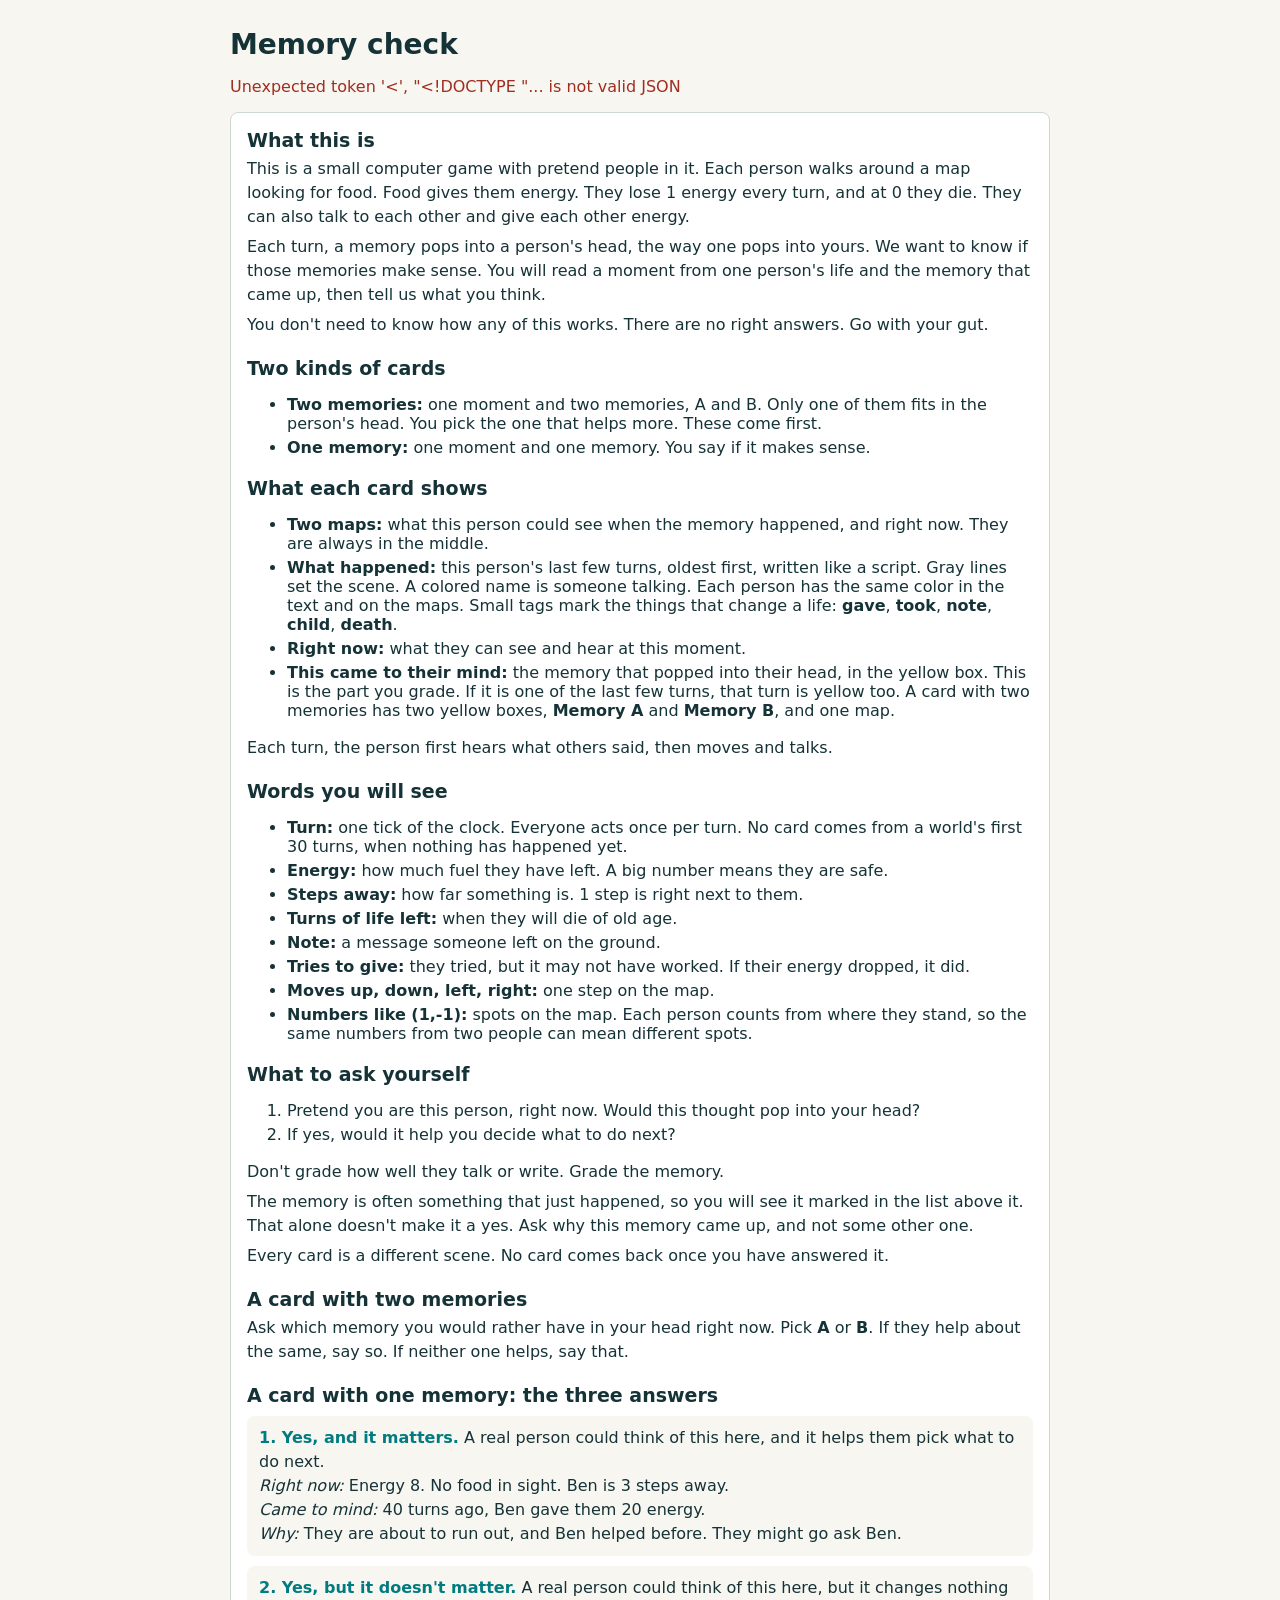
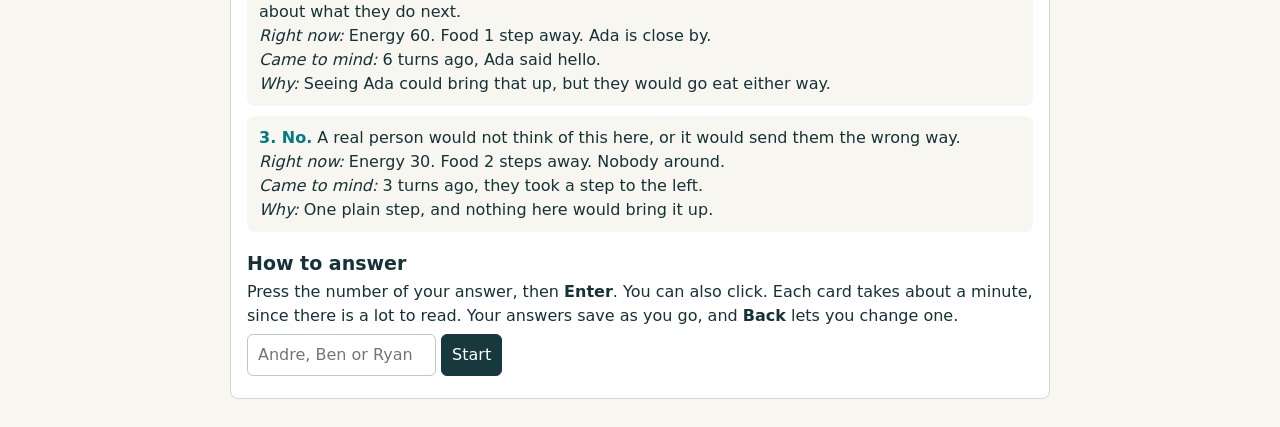
==== commit fa7e447a: "Make grading a list that finishes: one card per scene, asked once Grading kept feeling like starting" ====
--- a/code/hou_memory/static/judge.html
+++ b/code/hou_memory/static/judge.html
@@ -67,7 +67,7 @@
     </ol>
     <p>Don't grade how well they talk or write. Grade the memory.</p>
     <p>The memory is often something that just happened, so you will see it marked in the list above it. That alone doesn't make it a yes. Ask why this memory came up, and not some other one.</p>
-    <p>You will sometimes see the same moment twice with a different memory. That is on purpose. Grade each one by itself.</p>
+    <p>Every card is a different scene. No card comes back once you have answered it.</p>
 
     <h2>A card with two memories</h2>
     <p>Ask which memory you would rather have in your head right now. Pick <b>A</b> or <b>B</b>. If they help about the same, say so. If neither one helps, say that.</p>
@@ -94,6 +94,7 @@
 
   <div id="work" hidden>
     <p class="top"><span id="left" class="muted"></span> <button id="helpBtn">Help</button></p>
+    <p id="saved" class="muted" hidden></p>
     <div id="card" class="box" hidden><div id="maps" class="maps"></div><div id="text" class="story"></div>
       <p><b id="question"></b></p>
       <div class="answers" id="answers"></div>
@@ -101,7 +102,7 @@
       <input id="why" placeholder="Why? (optional)" style="width:100%;box-sizing:border-box">
       <p><button id="back">Back</button> <button id="next" class="go">Next</button></p>
     </div>
-    <div id="done" class="box" hidden><p>All done. Thank you!</p><p><button id="more">Keep going</button></p></div>
+    <div id="done" class="box" hidden><p><b>All done.</b> Nothing is left for you to grade. Thank you!</p><p><button id="redo">Change an answer</button></p></div>
   </div>
 </section>
 
@@ -126,8 +127,8 @@
   <p>What each formula brought to mind at the same moment. <b>●</b> came to mind. <b style="color:#c98a1a">●</b> came to mind only because of links: without them, that formula would have left it out. <b>○</b> would have come to mind without links, but a linked memory took its place. Graders never see this page.</p>
   <p><select id="engine" hidden><option value="">All worlds</option><option value="newer">Newer engine only</option><option value="older">Older engine only</option></select></p>
   <h3>Head to head</h3>
-  <p class="muted">One moment, two memories: the one links brought to mind and the one it pushed out. People picked without knowing which was which. Near copies count as about the same and nobody is asked. A pair graded one memory at a time, before pair cards, uses those two grades.</p>
-  <table><thead><tr><th>Formula</th><th>Pairs answered</th><th>Linked memory better</th><th>Pushed-out memory better</th><th>About the same</th><th>Neither helps</th><th>So far</th></tr></thead><tbody id="heads"></tbody></table>
+  <p class="muted">One scene, two memories: the one links brought to mind and the one it pushed out. People picked without knowing which was which. People standing together share a scene, and a scene counts once. Near copies count as about the same and nobody is asked. A pair graded one memory at a time, before pair cards, uses those two grades.</p>
+  <table><thead><tr><th>Formula</th><th>Scenes answered</th><th>Linked memory better</th><th>Pushed-out memory better</th><th>About the same</th><th>Neither helps</th><th>So far</th></tr></thead><tbody id="heads"></tbody></table>
   <h3>Every memory</h3>
   <table><thead><tr><th>Formula</th><th>Memories only because of links</th><th>Graded</th><th>Matters</th><th>Doesn't matter</th><th>No</th></tr></thead><tbody id="tally"></tbody></table>
   <div id="moments"></div>
@@ -135,22 +136,21 @@
 
 <script>
 const $=id=>document.getElementById(id),esc=s=>String(s??'').replace(/[&<>"']/g,c=>({'&':'&amp;','<':'&lt;','>':'&gt;','"':'&quot;',"'":'&#39;'}[c])),f2=x=>x==null?'-':Number(x).toFixed(2);
-const L=['belongs','doesnt_matter','noise'],PL=['a','b','both','neither'],CHIPS=['too old','wrong person','nothing to do with here','would help right now'];let meta={},cards=[],pos=0,pick=null,tab='label',extra=false;
+const L=['belongs','doesnt_matter','noise'],PL=['a','b','both','neither'],CHIPS=['too old','wrong person','nothing to do with here','would help right now'];let meta={},cards=[],pos=0,pick=null,tab='label',before=0;
 const admin=new URLSearchParams(location.search).has('admin');
 const keep={get:k=>{try{return localStorage.getItem(k)}catch(e){return null}},set:(k,v)=>{try{localStorage.setItem(k,v)}catch(e){}}};
-const session={get:k=>{try{return sessionStorage.getItem(k)}catch(e){return null}},set:(k,v)=>{try{sessionStorage.setItem(k,v)}catch(e){}}};
 async function api(p,d){const r=await fetch(p,d?{method:'POST',headers:{'Content-Type':'application/json'},body:JSON.stringify(d)}:{});const j=await r.json();if(!r.ok)throw Error(j.error||r.statusText);return j;}
 const err=e=>$('error').textContent=e?(e.message||e):'',run=()=>meta.runs.find(r=>r.path===(admin?$('run').value:(meta.anchor||meta.runs[0].path))),set=()=>run()&&run().name,who=()=>$('rater').value.trim();
 const name=l=>meta.labels[l]||l;
 
 async function loadMeta(){meta=await api('/api/judge/meta');$('run').innerHTML=meta.runs.map(r=>`<option value="${esc(r.path)}">${esc(r.name)}</option>`).join('');
   const saved=keep.get('rescued.run');if(saved&&meta.runs.some(r=>r.path===saved))$('run').value=saved;
-  $('question').textContent=meta.question;const hours=Math.max(1,Math.round(meta.goal*70/3600));$('how-many').textContent=`Each of us grades all ${meta.goal} cards, about ${hours} hour${hours===1?'':'s'} in all. Stop whenever you like and pick up later with the same name.`;
+  $('question').textContent=meta.question;$('how-many').textContent=`There are ${meta.goal} cards. Each one is asked once, and when they are answered you are done. Stop whenever you like: your place is saved under your name.`;
   const ps=Object.keys(meta.prompts);$('prompt').innerHTML=ps.map(n=>`<option>${esc(n)}</option>`).join('');$('prompt').value=ps[ps.length-1];showPrompt();
   $('model').innerHTML=meta.models.map(m=>`<option>${esc(m)}</option>`).join('');}
 function showPrompt(){const p=meta.prompts[$('prompt').value];if(!p)return;$('d1').value=p.definitions.belongs;$('d2').value=p.definitions.doesnt_matter;$('d3').value=p.definitions.noise;$('world').value=p.world;$('task').value=p.task;$('note').value='';}
 async function ensure(force){const r=run();if(!r)return;if(force||!r.ready){$('left').textContent='Finding rescued memories...';await api('/api/judge/make_cards',{path:r.path});r.ready=true;}}
-async function load(force){err();try{await ensure(force);const d=await api(`/api/judge/cards?set=${encodeURIComponent(set())}&rater=${encodeURIComponent(who())}`);cards=d.cards;pos=cards.filter(c=>c.mine).length;show();if(tab==='compare')await compare();else if(tab!=='label')await report();}catch(e){err(e);}}
+async function load(force){err();try{await ensure(force);const d=await api(`/api/judge/cards?set=${encodeURIComponent(set())}&rater=${encodeURIComponent(who())}`);cards=d.cards;before=d.before||0;pos=cards.filter(c=>c.mine).length;show();if(tab==='compare')await compare();else if(tab!=='label')await report();}catch(e){err(e);}}
 // Colors go out in order of first speaker on each card, so no two people share one. Green is food.
 const COLORS=['#2f6db5','#b5452f','#7a4fb5','#a8660f','#b53f7a','#3d6f86','#8a5a44','#5b5fc7','#c2541c','#6b6b6b'];let palette={};
 function color(n){if(!(n in palette))palette[n]=COLORS[Object.keys(palette).length%COLORS.length];return palette[n];}
@@ -195,8 +195,10 @@
       else{const col=color(it.replace(/\(.*\)$/,''));others+=`<g><title>${esc(it)}</title><circle cx="${x}" cy="${y}" r="8.5" fill="${col}"/><text x="${x}" y="${y+4}" font-size="11" text-anchor="middle" fill="white" font-weight="700">${esc(it[0])}</text></g><text x="${x}" y="${y-11}" font-size="10" text-anchor="middle" fill="${col}">${esc(it)}</text>`;}}}
   const c=r*s+s/2;
   return `<figure><figcaption>${esc(title)}</figcaption><svg viewBox="-16 -12 ${W+32} ${W+12}" role="img" aria-label="${esc(title)}: map around ${esc(who)}"><rect y="0" width="${W}" height="${W}" fill="#f7f6f0" stroke="#ccd8d4"/>${food}${notes}${others}<circle cx="${c}" cy="${c}" r="9.5" fill="#17383c"/><text x="${c}" y="${c+4}" font-size="11" text-anchor="middle" fill="white" font-weight="700">${esc(who[0]||'?')}</text><text x="${c}" y="${c-12}" font-size="10" text-anchor="middle" fill="#17383c" font-weight="700">${esc(who)}</text></svg></figure>`;}
-function show(){const n=cards.filter(c=>c.mine).length,goal=cards.length,c=cards[pos],stop=!c||(!c.mine&&n>=goal&&!extra);
-  $('left').textContent=cards.length?`${n} of ${extra?cards.length:goal} done`:'No cards here.';$('card').hidden=stop;$('done').hidden=!stop||!cards.length;$('more').hidden=n>=cards.length;if(stop)return;
+function show(){const todo=cards.filter(c=>!c.mine),n=cards.length-todo.length,c=cards[pos],mins=Math.max(1,Math.round(todo.reduce((t,c)=>t+(c.pair?90:60),0)/60));
+  $('left').textContent=`${n} of ${cards.length} done`+(todo.length?`. ${todo.length} left, about ${mins} minute${mins===1?'':'s'}.`:'.');$('card').hidden=!c;$('done').hidden=!!c;$('redo').hidden=!pos;
+  // Grades from earlier sets are never asked again, so the list above starts from what is new.
+  $('saved').hidden=!before;$('saved').textContent=`Saved under your name: ${before} memories graded so far. None of them is asked again.`;if(!c)return;
   cast(c);
   const opts=c.pair?PL:L;$('question').textContent=c.pair?meta.pair_question.replace('this person',c.who):meta.question;$('chips').hidden=!!c.pair;
   $('maps').innerHTML=c.views&&(c.views.then||c.views.now)?mapSvg(c.views.then,c.who,`The memory (${c.ago===1?'1 turn':c.ago+' turns'} ago)`)+mapSvg(c.views.now,c.who,'Right now')+`<p class="key"><span style="color:#17383c">● ${esc(c.who)}</span><span class="muted">● others, each in their own color</span><span style="color:#3f8f5a">● food, bigger is more</span><span style="color:#c98a1a">■ note</span></p>`:'';
@@ -207,10 +209,10 @@
   $('back').disabled=pos===0;scrollTo(0,0);}
 function choose(l){pick=l;$('answers').querySelectorAll('button').forEach(b=>b.classList.toggle('on',b.dataset.l===l));err();}
 let saving=false;async function next(){const c=cards[pos];if(!c||saving)return;if(!pick){err('Pick an answer.');return;}saving=true;if(document.activeElement)document.activeElement.blur();try{await api('/api/judge/label',{set:set(),rater:who(),card_id:c.card_id,label:pick,reason:$('why').value});err();c.mine={label:pick,reason:$('why').value};pos++;show();}catch(e){err(e);}finally{saving=false;}}
-function start(){if(!meta.raters.includes(who().toLowerCase())){err('Type your first name: Andre, Ben or Ryan.');$('rater').focus();return;}session.set('rescued.rater',who());$('guide').hidden=true;$('work').hidden=false;load();}
+function start(){if(!meta.raters.includes(who().toLowerCase())){err('Type your first name: Andre, Ben or Ryan.');$('rater').focus();return;}keep.set('rescued.rater',who());$('guide').hidden=true;$('work').hidden=false;load();}
 
 async function report(){if(!set())return;const r=await api('/api/judge/report?set='+encodeURIComponent(set()));
-  const raters=Object.entries(r.raters);$('people').textContent=!raters.length?'Nobody has labeled yet.':raters.map(([n,k])=>`${n} labeled ${k}.`).join(' ')+' '+Object.entries(r.pairs.raters).map(([n,k])=>`${n} compared ${k} of ${r.pairs.total} pairs.`).join(' ')+(r.carried?` ${r.carried} grades came over from an earlier wording of the same card.`:'')+' '+r.human_pairs.map(p=>`${p.a} and ${p.b} agree on ${p.agree} of ${p.n}.`).join(' ')+(r.stale?` ${r.stale} old labels not counted because the card changed.`:'');
+  const raters=Object.entries(r.raters);$('people').textContent=!raters.length?'Nobody has labeled yet.':raters.map(([n,k])=>`${n} labeled ${k}.`).join(' ')+' '+Object.entries(r.list.raters).map(([n,k])=>`${n} compared ${k} of ${r.list.pairs} pairs.`).join(' ')+` The list has ${r.list.pairs} pair cards and ${r.list.singles} single cards.`+(r.reworded?` ${r.reworded} grades were given on an earlier wording of the same card. They still count.`:'')+' '+r.human_pairs.map(p=>`${p.a} and ${p.b} agree on ${p.agree} of ${p.n}.`).join(' ')+'';
   $('engines').textContent=['newer','older'].filter(e=>r.engines[e]).map(e=>{const x=r.engines[e];return `${e==='newer'?'Newer':'Older'} engine: ${x.cards} cards, ${x.graded} graded${x.graded?' ('+L.filter(l=>x.mix[l]).map(l=>`${x.mix[l]} ${({belongs:'matters',doesnt_matter:"doesn't matter",noise:'no'})[l]}`).join(', ')+')':''}.`;}).join(' ');
   $('rows').innerHTML=r.runs.map(x=>`<tr><td>${esc(x.run)}</td><td>${x.tuning.agree} of ${x.tuning.n} <span class="muted">(${f2(x.tuning.kappa)})</span></td><td>${x.held_out.agree} of ${x.held_out.n} <span class="muted">(${f2(x.held_out.kappa)})</span></td><td class="${x.gate==='pass'?'pass':x.gate==='fail'?'fail':'muted'}">${esc(x.gate==='pass'?'Pass':x.gate==='fail'?'Fail':x.gate)}</td></tr>`).join('')||'<tr><td colspan="4" class="muted">No judge runs yet.</td></tr>';
   $('rule').textContent=r.gate_rule;
@@ -238,9 +240,9 @@
 
 document.querySelectorAll('.tabs button').forEach(b=>b.onclick=()=>{tab=b.dataset.tab;document.querySelectorAll('.tabs button').forEach(x=>x.classList.toggle('on',x===b));for(const t of ['label','judge','match','compare'])$('tab-'+t).hidden=t!==tab;if(tab==='compare')compare().catch(err);else if(tab!=='label')report().catch(err);});
 $('engine').onchange=drawCompare;$('run').onchange=()=>{keep.set('rescued.run',$('run').value);load();};$('update').onclick=()=>load(true);$('start').onclick=start;$('rater').onkeydown=e=>{if(e.key==='Enter')start();};
-$('helpBtn').onclick=()=>{$('guide').hidden=false;$('work').hidden=true;scrollTo(0,0);};$('more').onclick=()=>{extra=true;show();};
-$('next').onclick=next;$('back').onclick=()=>{if(pos>0){pos--;show();}};$('prompt').onchange=()=>{showPrompt();report().catch(err);};$('model').onchange=()=>report().catch(err);$('save').onclick=save;$('runJudge').onclick=runJudge;
-document.addEventListener('keydown',e=>{if(tab!=='label'||['INPUT','TEXTAREA','SELECT','BUTTON'].includes(document.activeElement.tagName))return;const opts=cards[pos]&&cards[pos].pair?PL:L;if(opts[e.key-1]&&!$('card').hidden)choose(opts[e.key-1]);else if(e.key==='Enter'){e.preventDefault();next();}});
+$('helpBtn').onclick=()=>{$('guide').hidden=false;$('work').hidden=true;scrollTo(0,0);};$('why').onkeydown=e=>{if(e.key==='Enter')next();};
+$('next').onclick=next;$('back').onclick=$('redo').onclick=()=>{if(pos>0){pos--;show();}};$('prompt').onchange=()=>{showPrompt();report().catch(err);};$('model').onchange=()=>report().catch(err);$('save').onclick=save;$('runJudge').onclick=runJudge;
+document.addEventListener('keydown',e=>{if(tab!=='label'||$('work').hidden||['INPUT','TEXTAREA','SELECT','BUTTON'].includes(document.activeElement.tagName))return;const opts=cards[pos]&&cards[pos].pair?PL:L;if(opts[e.key-1]&&!$('card').hidden)choose(opts[e.key-1]);else if(e.key==='Enter'){e.preventDefault();next();}});
 if(admin){$('admin-bar').hidden=false;$('tabs').hidden=false;}
-$('rater').value=session.get('rescued.rater')||'';loadMeta().then(()=>{if(who())start();}).catch(err);
+$('rater').value=keep.get('rescued.rater')||'';loadMeta().then(()=>{if(who())start();}).catch(err);
 </script></body></html>
